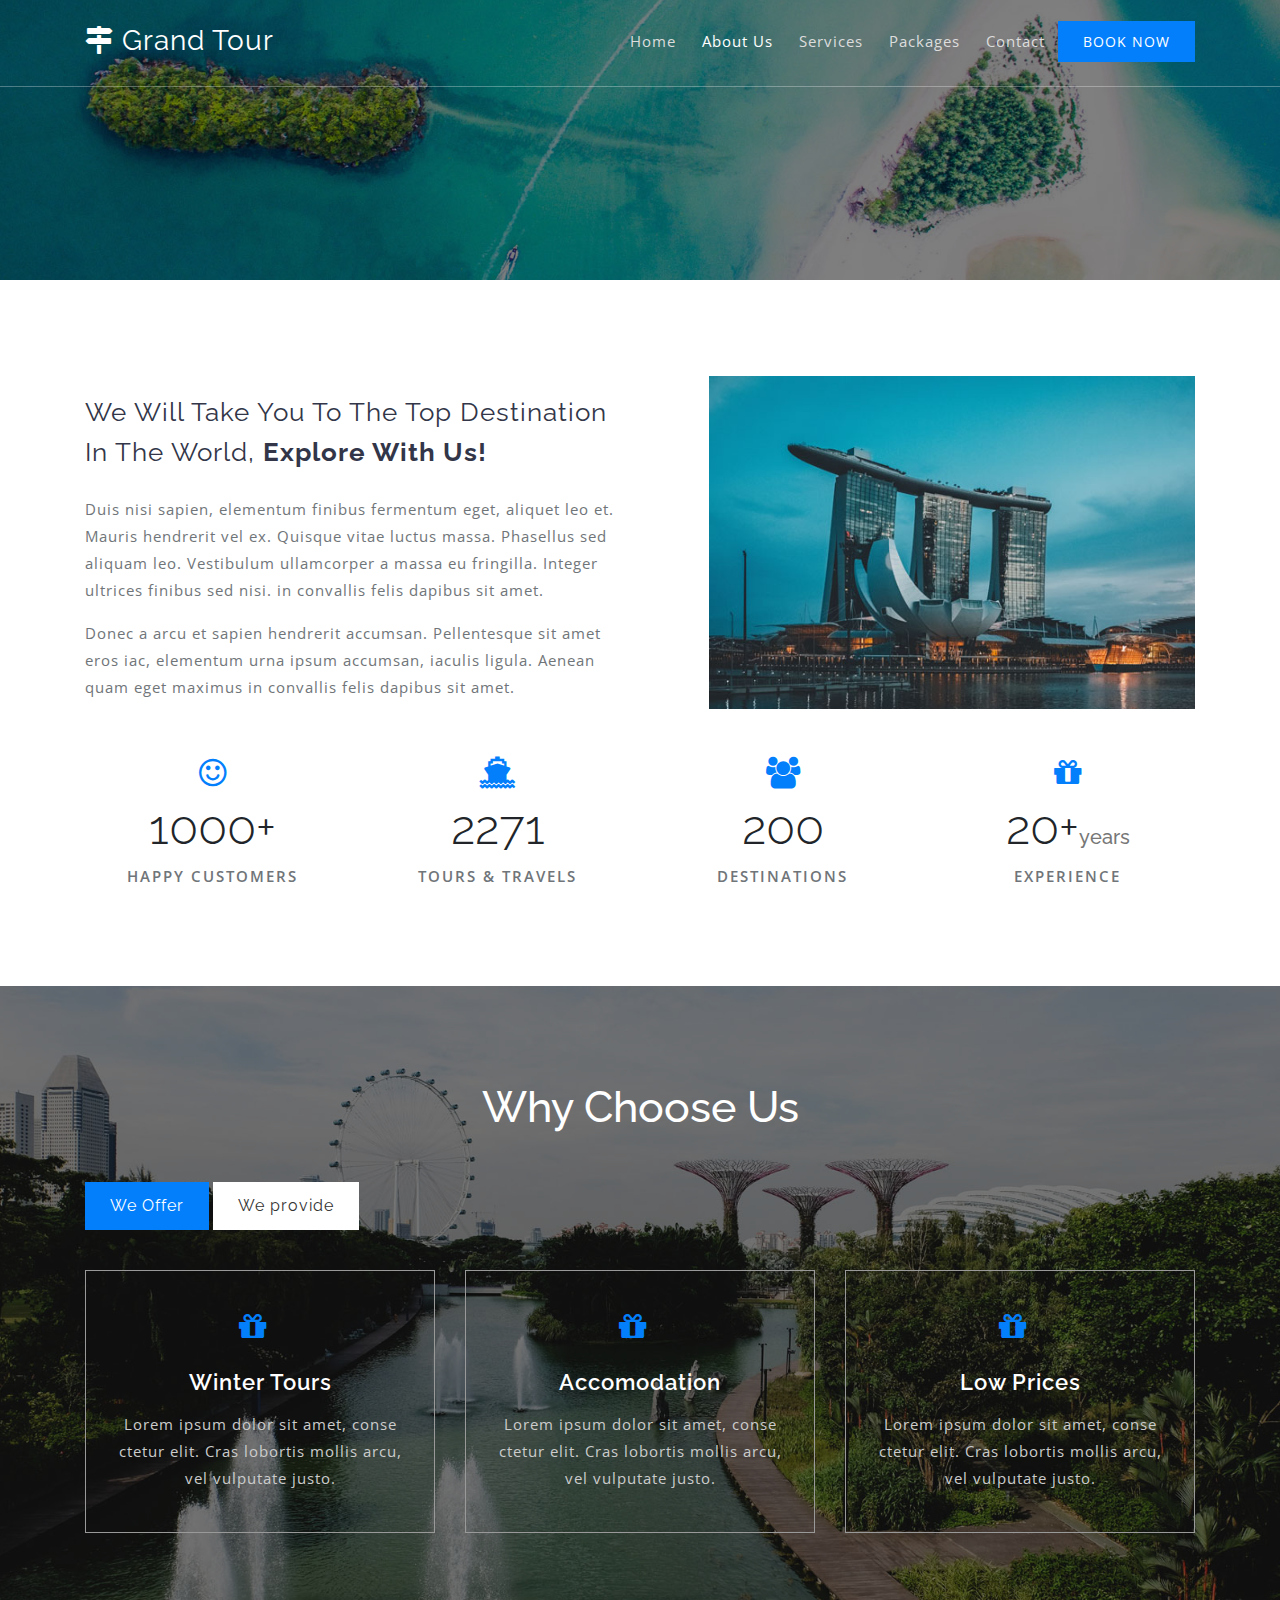
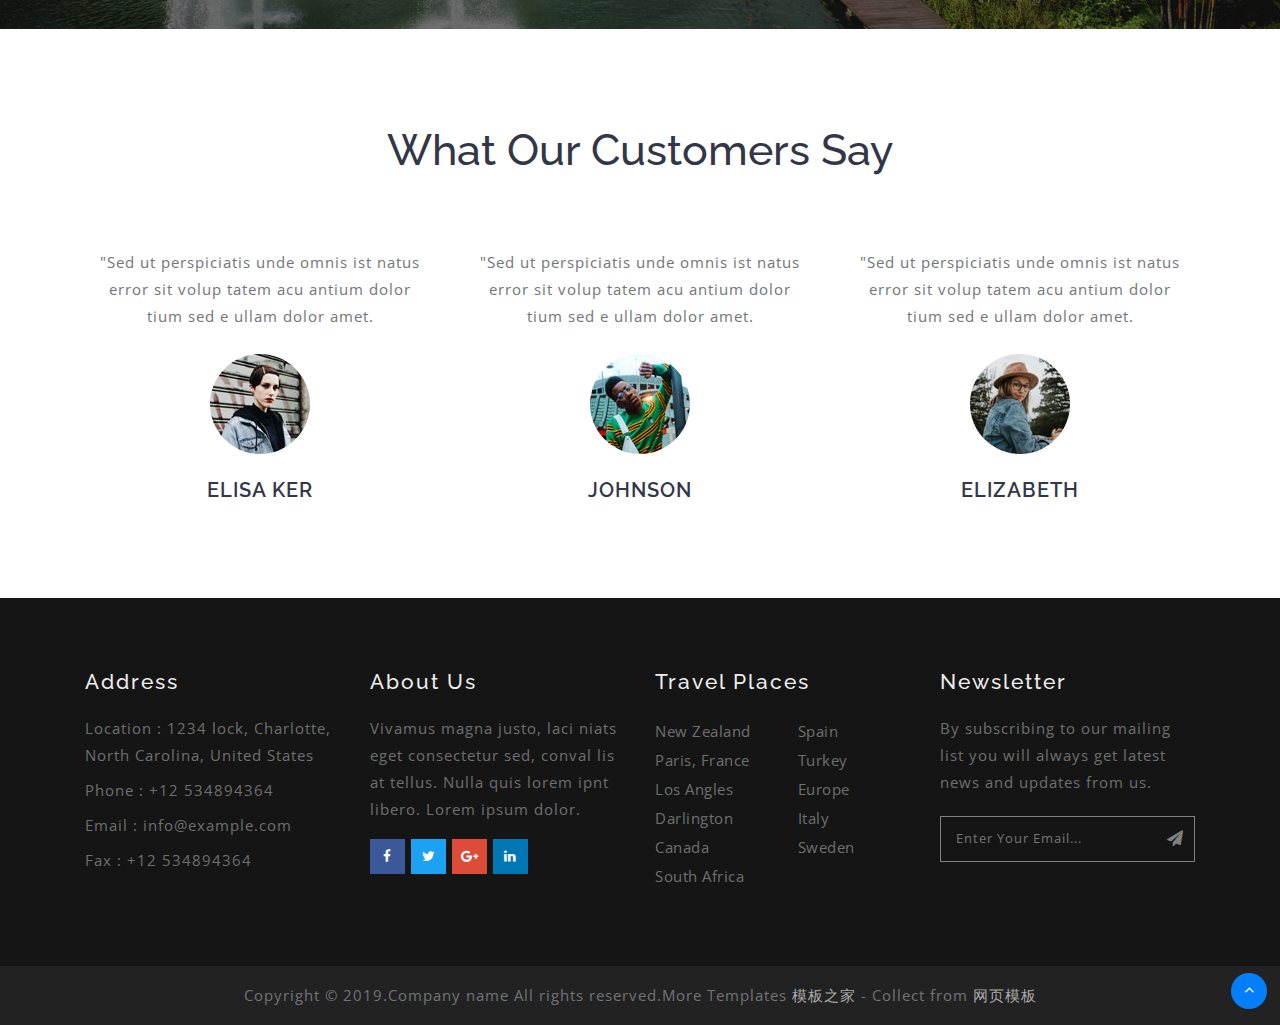
==== about.html @ 72be49cb "initial demo" ====
<!DOCTYPE html>
<html lang="en">
<head>
<title>About</title>
<meta name="viewport" content="width=device-width, initial-scale=1">
<meta charset="utf-8">
<meta name="keywords" content="" />

    <script>
        addEventListener("load", function () {
            setTimeout(hideURLbar, 0);
        }, false);

        function hideURLbar() {
            window.scrollTo(0, 1);
        }
    </script>
	
	<!-- css files -->
    <link href="css/bootstrap.css" rel='stylesheet' type='text/css' /><!-- bootstrap css -->
    <link href="css/style.css" rel='stylesheet' type='text/css' /><!-- custom css -->
    <link href="css/font-awesome.min.css" rel="stylesheet"><!-- fontawesome css -->
	<!-- //css files -->
	
	<!-- google fonts -->
	<link href="http://fonts.googleapis.com/css?family=Open+Sans:300,300i,400,400i,600,600i,700,700i,800,800i" rel="stylesheet">
	<link href="http://fonts.googleapis.com/css?family=Raleway:100,100i,200,200i,300,300i,400,400i,500,500i,600,600i,700,700i,800,800i,900,900i" rel="stylesheet">
	<!-- //google fonts -->
	
</head>
<body>

<!-- header -->
<header>
	<div class="container">
		<!-- nav -->
		<nav class="py-md-4 py-3 d-lg-flex">
			<div id="logo">
				<h1 class="mt-md-0 mt-2"> <a href="index.html"><span class="fa fa-map-signs"></span> Grand Tour </a></h1>
			</div>
			<label for="drop" class="toggle"><span class="fa fa-bars"></span></label>
			<input type="checkbox" id="drop" />
			<ul class="menu ml-auto mt-1">
				<li class=""><a href="index.html">Home</a></li>
				<li class="active"><a href="about.html">About Us</a></li>
				<li class=""><a href="services.html">Services</a></li>
				<li class=""><a href="packages.html">Packages</a></li>
				<li class=""><a href="contact.html">Contact</a></li>
				<li class="booking"><a href="booking.html">Book Now</a></li>
			</ul>
		</nav>
		<!-- //nav -->
	</div>
</header>
<!-- //header -->

<!-- banner -->
<section class="banner_inner" id="home">
	<div class="banner_inner_overlay">
	</div>
</section>
<!-- //banner -->

<!-- about -->
<section class="about py-5">
	<div class="container py-lg-5 py-sm-4">
		<div class="row">
			<div class="col-lg-6 about-left">
				<h3 class="mt-lg-3">We will take you to the Top destination in the world, <strong>Explore with us!</strong></h3>
				<p class="mt-4">Duis nisi sapien, elementum finibus fermentum eget, aliquet leo et. Mauris hendrerit vel ex.
				Quisque vitae luctus massa. Phasellus sed aliquam leo. Vestibulum ullamcorper a massa eu fringilla. Integer ultrices finibus sed nisi.
				in convallis felis dapibus sit amet.</p>
				<p class="mt-3"> Donec a arcu et sapien hendrerit accumsan. Pellentesque sit amet eros iac, elementum 
				urna ipsum accumsan, iaculis ligula. Aenean quam eget maximus in convallis felis dapibus sit amet.</p>
			</div>
			<div class="col-lg-6 about-right text-lg-right mt-lg-0 mt-5">
				<img src="images/about.jpg" alt="" class="img-fluid abt-image" />
			</div>
		</div>
		<div class="row mt-5 text-center">
			<div class="col-lg-3 col-6">
				<div class="counter">
					<span class="fa fa-smile-o"></span>
					<div class="timer count-title count-number">1000+</div>
					<p class="count-text text-uppercase">happy customers</p>
				</div>
			</div>
			<div class="col-lg-3 col-6">
				<div class="counter">
					<span class="fa fa-ship"></span>
					<div class="timer count-title count-number">2271</div>
					<p class="count-text text-uppercase">Tours & Travels </p>
				</div>
			</div>
			<div class="col-lg-3 col-6 mt-lg-0 mt-5">
				<div class="counter">
					<span class="fa fa-users"></span>
					<div class="timer count-title count-number">200</div>
					<p class="count-text text-uppercase">destinations</p>
				</div>
			</div>
			<div class="col-lg-3 col-6 mt-lg-0 mt-5">
				<div class="counter">
					<span class="fa fa-gift"></span>
					<div class="timer count-title count-number">20+<span>years</span></div>
					<p class="count-text text-uppercase">experience</p>
				</div>
			</div>
		</div>
	</div>
</section>
<!-- //about -->


<!-- tabs -->
<section class="choose" id="choose">
	<div class="overlay-all py-5">
		<div class="container py-lg-5 py-sm-4">
			<h2 class="heading text-capitalize text-center mb-lg-5 mb-4"> Why Choose Us</h2>
			<div class="edu-exp-grids">
				<div class="tab-main">
					<input id="tab1" type="radio" name="tabs" class="w3pvt-sm" checked>
					<label for="tab1">We Offer</label>
					<input id="tab2" type="radio" class="w3pvt-sm" name="tabs">
					<label for="tab2">We provide</label>
					<section id="content1">
						<div class="row text-center">
							<div class="col-lg-4 col-md-6 inner-w3pvt-wrap">
								<div class="inner-sec-grid">
									<span class="fa fa-gift"></span>
									<h4 class="mt-md-4 mt-2">Winter Tours</h4>
									<p class="mt-3">Lorem ipsum dolor sit amet, conse ctetur elit. Cras lobortis mollis arcu, vel vulputate justo.</p>
								</div>
							</div>
							<div class="col-lg-4 col-md-6 inner-w3pvt-wrap">
								<div class="inner-sec-grid">
									<span class="fa fa-gift"></span>
									<h4 class="mt-md-4 mt-2">Accomodation</h4>
									<p class="mt-3">Lorem ipsum dolor sit amet, conse ctetur elit. Cras lobortis mollis arcu, vel vulputate justo.</p>
								</div>
							</div>
							<div class="col-lg-4 col-md-6 inner-w3pvt-wrap">
								<div class="inner-sec-grid">
									<span class="fa fa-gift"></span>
									<h4 class="mt-md-4 mt-2">Low Prices</h4>
									<p class="mt-3">Lorem ipsum dolor sit amet, conse ctetur elit. Cras lobortis mollis arcu, vel vulputate justo.</p>
								</div>
							</div>
						</div>
					</section>
					<section id="content2">
						<div class="row text-center">
							<div class="col-lg-4 col-md-6 inner-w3pvt-wrap">
								<div class="inner-sec-grid">
									<span class="fa fa-gift"></span>
									<h4 class="mt-md-4 mt-2">Less Crowd</h4>
									<p class="mt-3">Lorem ipsum dolor sit amet, conse ctetur elit. Cras lobortis mollis arcu, vel vulputate justo.</p>
								</div>
							</div>
							<div class="col-lg-4 col-md-6 inner-w3pvt-wrap">
								<div class="inner-sec-grid">
									<span class="fa fa-gift"></span>
									<h4 class="mt-md-4 mt-2">Exp Agents</h4>
									<p class="mt-3">Lorem ipsum dolor sit amet, conse ctetur elit. Cras lobortis mollis arcu, vel vulputate justo.</p>
								</div>
							</div>
							<div class="col-lg-4 inner-w3pvt-wrap">
								<div class="inner-sec-grid">
									<span class="fa fa-gift"></span>
									<h4 class="mt-md-4 mt-2">Easy Trip</h4>
									<p class="mt-3">Lorem ipsum dolor sit amet, conse ctetur elit. Cras lobortis mollis arcu, vel vulputate justo.</p>
								</div>
							</div>
						</div>
					</section>
				</div>
			</div>
		</div>
	</div>
</section>
<!-- tabs -->

<!-- testimonials -->
<section class="testimonials py-5" id="testi">
	<div class="container py-lg-5 py-md-3">
			<h3 class="heading text-capitalize text-center mb-lg-5 mb-4"> What Our Customers Say</h3>
		<div class="row pt-xl-4">
			<div class="col-md-4 test-grid px-lg-4">
				<div class="testi-info text-center">
					<p class="text-li">"Sed ut perspiciatis unde omnis ist natus error sit volup tatem acu antium dolor tium sed e ullam dolor amet.</p>
					<div class="test-img text-center mt-4">
						<img src="images/te1.jpg" class="img-fluid" alt="user-image">
					</div>
					<h3 class="mt-md-4 mt-3">Elisa ker</h3>
				</div>
			</div>
			<div class="col-md-4 test-grid px-lg-4 my-md-0 my-5">
				<div class="testi-info text-center">
					<p class="text-li">"Sed ut perspiciatis unde omnis ist natus error sit volup tatem acu antium dolor tium sed e ullam dolor amet.</p>
					<div class="test-img text-center mt-4">
						<img src="images/te2.jpg" class="img-fluid" alt="user-image">
					</div>
					<h3 class="mt-md-4 mt-3">Johnson</h3>
				</div>
			</div>
			<div class="col-md-4 test-grid px-lg-4">
				<div class="testi-info text-center">
					<p class="text-li">"Sed ut perspiciatis unde omnis ist natus error sit volup tatem acu antium dolor tium sed e ullam dolor amet.</p>
					<div class="test-img text-center mt-4">
						<img src="images/te3.jpg" class="img-fluid" alt="user-image">
					</div>
					<h3 class="mt-md-4 mt-3">Elizabeth</h3>
				</div>
			</div>
		</div>
	</div>
</section>
<!-- //testimonials -->


<!--footer -->
<footer>
<section class="footer footer_w3layouts_section_1its py-5">
	<div class="container py-lg-4 py-3">
		<div class="row footer-top">
			<div class="col-lg-3 col-sm-6 footer-grid_section_1its_w3">
				<div class="footer-title">
					<h3>Address</h3>
				</div>
				<div class="footer-text">
					<p>Location : 1234 lock, Charlotte, North Carolina, United States</p>
					<p>Phone : +12 534894364</p>
					<p>Email : <a href="mailto:info@example.com">info@example.com</a></p>
					<p>Fax : +12 534894364</p>
				</div>
			</div>
			<div class="col-lg-3 col-sm-6 footer-grid_section mt-sm-0 mt-4">
				<div class="footer-title">
					<h3>About Us</h3>
				</div>
				<div class="footer-text">
					<p>Vivamus magna justo, laci niats eget consectetur sed, conval lis at tellus. Nulla quis lorem ipnt libero.
					Lorem ipsum dolor.</p>
				</div>
				<ul class="social_section_1info">
					<li class="mb-2 facebook"><a href="#"><span class="fa fa-facebook"></span></a></li>
					<li class="mb-2 twitter"><a href="#"><span class="fa fa-twitter"></span></a></li>
					<li class="google"><a href="#"><span class="fa fa-google-plus"></span></a></li>
					<li class="linkedin"><a href="#"><span class="fa fa-linkedin"></span></a></li>
				</ul>
			</div>
			<div class="col-lg-3 col-sm-6 mt-lg-0 mt-4 footer-grid_section_1its_w3">
				<div class="footer-title">
					<h3>Travel Places</h3>
				</div>
				<div class="row">
					<ul class="col-6 links">
						<li><a href="#choose" class="scroll">New Zealand </a></li>
						<li><a href="#overview" class="scroll">Paris, France </a></li>
						<li><a href="#pricing" class="scroll">Los Angles</a></li>
						<li><a href="#faq" class="scroll"> Darlington</a></li>
						<li><a href="#testimonials" class="scroll">Canada </a></li>
						<li><a href="#contact" class="scroll"> South Africa </a></li>
					</ul>
					<ul class="col-6 links">
						<li><a href="#">Spain </a></li>
						<li><a href="#">Turkey </a></li>
						<li><a href="#faq" class="scroll">Europe </a></li>
						<li><a href="#">Italy </a></li>
						<li><a href="#">Sweden </a></li>
					</ul>
				</div>
			</div>
			<div class="col-lg-3 col-sm-6 mt-lg-0 mt-4 footer-grid_section_1its_w3">
				<div class="footer-title">
					<h3>Newsletter</h3>
				</div>
				<div class="footer-text">
					<p>By subscribing to our mailing list you will always get latest news and updates from us.</p>
					<form action="#" method="post">
						<input type="email" name="Email" placeholder="Enter your email..." required="">
						<button class="btn1"><i class="fa fa-paper-plane" aria-hidden="true"></i></button>
						<div class="clearfix"> </div>
					</form>
				</div>
			</div>
		</div>
	</div>
</section>
</footer>
<!-- //footer -->

<!-- copyright -->
<div class="copyright py-3 text-center">
	<p>Copyright &copy; 2019.Company name All rights reserved.More Templates <a href="http://www.cssmoban.com/" target="_blank" title="模板之家">模板之家</a> - Collect from <a href="http://www.cssmoban.com/" title="网页模板" target="_blank">网页模板</a></p>
</div>
<!-- //copyright -->

<!-- move top -->
<div class="move-top text-right">
	<a href="#home" class="move-top"> 
		<span class="fa fa-angle-up  mb-3" aria-hidden="true"></span>
	</a>
</div>
<!-- move top -->

	
</body>
</html>
---- css/style.css ----
html,
body {
    margin: 0;
    font-size: 100%;
    background: #fff;
	font-family: 'Raleway', sans-serif;
}

html {
  scroll-behavior: smooth;
}
body a {
    text-decoration: none;
    transition: 0.5s all;
    -webkit-transition: 0.5s all;
    -moz-transition: 0.5s all;
    -o-transition: 0.5s all;
    -ms-transition: 0.5s all;
    font-family: 'Open Sans', sans-serif;
}

body img {
    max-width: 100%;
}

a:hover {
    text-decoration: none;
}

input[type="button"],
input[type="submit"],
input[type="text"],
input[type="email"],
input[type="search"] {
    transition: 0.5s all;
    -webkit-transition: 0.5s all;
    -moz-transition: 0.5s all;
    -o-transition: 0.5s all;
    -ms-transition: 0.5s all;
}

h1,
h2,
h3,
h4,
h5,
h6 {
    margin: 0;
	color: #323648;
}
li {
    list-style-type: none;
}

p {
    margin: 0;
    font-size: 15px;
    line-height: 1.8em;
    letter-spacing: 1px;
    color: #707579;
	font-family: 'Open Sans', sans-serif;
}

ul {
    margin: 0;
    padding: 0;
}


/*-- header --*/

header {
    position: absolute;
    z-index: 9;
    width: 100%;
    border-bottom: 1px solid rgba(255, 255, 255, 0.3);
}

.toggle,
[id^=drop] {
	display: none;
}

/* Giving a background-color to the nav container. */
nav { 
	margin:0;
	padding: 0;
}


#logo a {
	float: left;
    font-size: .7em;
    display: initial;
    margin: 0;
    letter-spacing: 1px;
    color: #fff;
    padding: 0px 0;
    border: none;
    font-family: 'Raleway', sans-serif;
}
#logo a span.fa {
    color: #fff;
}


/* Since we'll have the "ul li" "float:left"
 * we need to add a clear after the container. */

nav:after {
	content:"";
	display:table;
	clear:both;
}

/* Removing padding, margin and "list-style" from the "ul",
 * and adding "position:reltive" */
nav ul {
	float: right;
	padding:0;
	margin:0;
	list-style: none;
	position: relative;
	}
	
/* Positioning the navigation items inline */
nav ul li {
	margin: 0px;
	display:inline-block;
	float: left;
	}

/* Styling the links */
nav a {
    color: #ddd;
    text-transform: capitalize;
    letter-spacing: 1px;
    padding-left: 0;
    padding-right: 0;
	padding: 10px 13px;
    font-weight: 400;
    font-size: 15px;
    vertical-align: middle;
}
nav li.booking a {
    background: #047ffc;
    padding: 10px 25px;
    display: block;
    margin-top: -7px;
    text-transform: uppercase;
    color: #fff;
    letter-spacing: 1px;
    font-size: 14px;
}

nav ul li ul li:hover { background: #f8f9fa; }

/* Background color change on Hover */
nav a:hover { 
	color: #ddd;
}
.menu li.active  a{ 
	color: #fff;
}

/* Hide Dropdowns by Default
 * and giving it a position of absolute */
nav ul ul {
	display: none;
	position: absolute; 
	/* has to be the same number as the "line-height" of "nav a" */
	top: 30px; 
    background: #fff;
    padding: 10px;
}
	
/* Display Dropdowns on Hover */
nav ul li:hover > ul {
	display:inherit;
}
	
/* Fisrt Tier Dropdown */
nav ul ul li {
	width:170px;
	float:none;
	display:list-item;
	position: relative;
}
nav ul ul li a {
    color: #333;
    padding: 5px 10px;
    display: block;
}
/* Second, Third and more Tiers	
 * We move the 2nd and 3rd etc tier dropdowns to the left
 * by the amount of the width of the first tier.
*/
nav ul ul ul li {
	position: relative;
	top:-60px;
	/* has to be the same number as the "width" of "nav ul ul li" */ 
	left:170px; 
}

/* Change ' +' in order to change the Dropdown symbol */
li > a:only-child:after { content: ''; }


/* Media Queries
--------------------------------------------- */

@media all and (max-width : 991px) {

	#logo {
		display: block;
		padding: 0;
		width: 100%;
		text-align: center;
		float: none;
	}
	.menu li.active a {
		color: #047ffc;
	}
	nav ul li span {
		color: #333;
	}
	nav {
		margin: 0;
	}
	nav a {
		color: #333;
	}

	/* Hide the navigation menu by default */
	/* Also hide the  */
	.toggle + a,
	.menu {
		display: none;
	}

	/* Stylinf the toggle lable */
	.toggle {
		display: block;
		padding: 5px 15px;
		font-size: 20px;
		text-decoration: none;
		border: none;
		float: right;
		background-color: #047ffc;
		color: #fff;
		margin-bottom: 0;
	}
	.menu .toggle {
		float: none;
		text-align: center;
		margin: auto;
		width: 30%;
		padding: 5px;
		font-weight: normal;
		font-size: 15px;
		letter-spacing: 1px;
	}

	.toggle:hover {
		color:#333;
		background-color: #fff;
	}

	/* Display Dropdown when clicked on Parent Lable */
	[id^=drop]:checked + ul {
		display: block;
		background: #fff;
		padding: 15px 0;
		width:100%;
		text-align: center;
	}

	/* Change menu item's width to 100% */
	nav ul li {
		display: block;
		width: 100%;
		padding: 7px 0;
		}
	nav a{
		padding: 5px 0;
	}
	nav a:hover {
		color: #333;
	}
	.login-icon {
		text-align: center;
	}
	nav ul ul .toggle,
	nav ul ul a {
		padding: 0 40px;
	}

	nav ul ul ul a {
		padding: 0 80px;
	}

	nav a:hover,
 	nav ul ul ul a {
		background-color: transparent;
	}
  
	nav ul li ul li .toggle,
	nav ul ul a,
	nav ul ul ul a{
		padding:14px 20px;	
		color:#FFF;
		font-size:17px; 
	}
  
  
	nav ul li ul li .toggle,
	nav ul ul a {
		background-color: #fff; 
	}
	nav ul ul li a {
		font-size: 15px;
	}
	ul.inner-ul{
		padding: 0!important;
	}
	/* Hide Dropdowns by Default */
	nav ul ul {
		float: none;
		position:static;
		color: #ffffff;
		/* has to be the same number as the "line-height" of "nav a" */
	}
		
	/* Hide menus on hover */
	nav ul ul li:hover > ul,
	nav ul li:hover > ul {
		display: none;
	}
		
	/* Fisrt Tier Dropdown */
	nav ul ul li {
		display: block;
		width: 100%;
		padding: 0;
	}

	nav ul ul ul li {
		position: static;
		/* has to be the same number as the "width" of "nav ul ul li" */ 

	}

}

@media all and (max-width : 330px) {

	nav ul li {
		display:block;
		width: 94%;
	}

}
.user span.fa {
    font-size: 25px;
    color: #fff;
}
/*-- //header --*/

/* banner style */
.banner_w3lspvt {
    position: relative;
    z-index: 1;
}

.banner-top {
    background: url(../images/changbai1.jpg) no-repeat center;
    background-size: cover;
    -webkit-background-size: cover;
    -moz-background-size: cover;
    -o-background-size: cover;
    -moz-background-size: cover;
}

.banner-top1 {
    background: url(../images/banner2.jpg) no-repeat center;
    background-size: cover;
    -webkit-background-size: cover;
    -moz-background-size: cover;
    -o-background-size: cover;
    -moz-background-size: cover;
}

.banner-top2 {
    background: url(../images/banner3.jpg) no-repeat 0px 0px;
    background-size: cover;
    -webkit-background-size: cover;
    -moz-background-size: cover;
    -o-background-size: cover;
    -moz-background-size: cover;
}

.banner-top3 {
    background: url(../images/banner4.jpg) no-repeat center;
    background-size: cover;
    -webkit-background-size: cover;
    -moz-background-size: cover;
    -o-background-size: cover;
    -moz-background-size: cover;
}

.w3layouts-banner-info {
    padding-top: 18em;
    max-width: 800px;
}

.w3layouts-banner-info h3 {
    text-shadow: 3px 4px 6px rgba(45, 45, 45, 0.15);
    font-size: 3.3em;
    letter-spacing: 1px;
    color: #fff;
    font-weight: 300;
    text-transform: capitalize;
    line-height: 68px;
}

.w3layouts-banner-info h4 {
    color: #eee;
    margin: 1em 0 1.5em;
    letter-spacing: 4px;
    text-transform: capitalize;
    font-weight: 200;
}
.w3layouts-banner-info a.btn {
    border: 2px solid #fff;
    border-radius: 0px;
    padding: 11px 30px;
    color: #fff;
    font-size: 15px;
    letter-spacing: 2px;
	text-transform: capitalize;
	font-family: 'Raleway', sans-serif;
}

.banner-top,
.banner-top1,
.banner-top2,
.banner-top3 {
    min-height: 750px;
}
.overlay {
    min-height: 750px;
    background: rgba(0, 0, 0, 0.5);
}
.overlay1 {
    min-height: 750px;
    background: rgba(0, 0, 0, 0.6);
}

/*-- //banner style --*/


/*-- about --*/
.about-left h3 {
    text-transform: capitalize;
    line-height: 40px;
    font-size: 26px;
    font-weight: 400;
    letter-spacing: 1px;
}
.about-right img.abt-image {
    width: 90%;
}
/*-- //about --*/

/*-- stats --*/
.counter span.fa {
    font-size: 2em;
    color: #047ffc;
}

.timer {
    font-size: 3em;
    font-weight: 300;
}

.timer span {
    font-size: 20px;
    font-weight: 500;
    color: #777;
}

p.count-text {
    letter-spacing: 2px;
    font-weight: 600;
}

/*-- //stats --*/


/*-- book --*/
.book{
	background: #047ffc;
}
.book h2.heading{
	color: #fff;
}
.grid-info h4 {
    color: #fff;
    letter-spacing: 2px;
    font-weight: 600;
    font-size: 21px;
    text-transform: uppercase;
}
.grid-info p {
    color: #ddd;
}
.icon {
    background: #fff;
    width: 80px;
    height: 80px;
    line-height: 80px;
    margin: 0em auto 1.5em;
    border-radius: 50%;
}
.icon span.fa{
	font-size: 25px;
    line-height: 80px;
    color: #047ffc;
}
.grid-info {
    padding: 0 1em;
}
/*-- book --*/

/*--footer--*/

.footer_w3layouts_section_1its{
	background: #151515;
}

.footer_w3layouts_section_1its h3,.footer_w3layouts_section_1its h2{
	font-size: 1.3em;
	color: #eee;
	margin-bottom: 20px;
	letter-spacing: 2px;
}

.footer-text p, .contact-info p {
    color: #808080;
    line-height: 1.8em;
    letter-spacing: 1px;
}

.phone {
    margin-top: 20px;
}

.contact-info h4 {
    font-style: normal;
    font-weight: 300;
    font-size: 1.3em;
    line-height: 1.71;
    letter-spacing: 1px;
    text-transform: capitalize;
    color: #fff;
}

.footer p,.footer a{
	color: #707070;
    margin: 8px 0;
}
.footer-grid:nth-child(2) {
	border-left: 1px solid #1b1b1b;
	border-right: 1px solid #1b1b1b;
}

.footer ul li.hd {
	color: #34bf49;
}

.newsletter .email {
	background-color: #F4F4F4;
	border: none;
}

.flickr-grid {
	float: left;
	width: 32%;
	margin: 0 0.1em .2em;
}

.flickr-grid a img {
	width: 100%;
	padding: 0.3em;
	border: 1px solid #333333;
}

.footer-text input[type="email"] {
    outline: none;
    padding: 12px 15px;
    color: #fff;
    font-size: 13px;
    width: 85%;
    border: none;
    background: none;
    letter-spacing: 1px;
    text-transform: capitalize;
    font-family: 'Open Sans', sans-serif;
}

.newsletter {
	position: relative;
	margin-top: 2em;
}

button.btn1 {
    color:#808080;
    border: none;
    padding: 10px 0;
    outline: none;
    text-align: center;
    text-decoration: none;
    background: none;
   cursor:pointer;
    -webkit-transition: 0.5s all;
    -moz-transition: 0.5s all;
    -o-transition: 0.5s all;
    -ms-transition: 0.5s all;
    transition: 0.5s all;
    float: right;
    width: 15%;
}
.footer-grid_section_1its_w3 form {
    border: 1px solid #808080;
    width: 100%;
    margin-top: 20px;
}
ul.social_section_1info li {
    display: inline-block;
}

ul.social_section_1info a {
    color: #808080;
    margin-right: 10px;
    font-size: 13.5px;
    margin-right: 2px;
    width: 35px;
    height: 35px;
    background: #212121;
    display: block;
    text-align: center;
    line-height: 35px;
	letter-spacing: 1px;
}
ul.social_section_1info a:hover{
    color: #fff;
}

.phone p a {
    color: #808080;
}
.phone p a:hover {
    color: #fff;
}

ul.links li {
    list-style-type: none;
    margin: 5px 0;
}
ul.links li a{
    color: #707070;
    font-size: 15px;
    letter-spacing: .5px;
}
ul.links li a:hover{
    color: #999;
}
.footer-title a i {
    font-size: 1em;
    width: 55px;
    height: 55px;
    background: #047ffc;
    border-radius: 50%;
    cursor: pointer;
    text-align: center;
    line-height: 1.7;
    color: rgba(255, 255, 255, 0.69);
}
.footer-title a {
    font-size: 33px;
    text-transform: capitalize;
    font-weight: 600;
    color: #eee;
}

li.facebook a {
    color: #fff;
    background: #3b5998;
}
li.twitter a  {
    color: #fff;
    background: #1da1f2;
}
li.google a  {
    color: #fff;
    background: #dd4b39;
}
li.linkedin a  {
    color: #fff;
    background: #0077b5;
}
/*--//footer--*/

/*-- text --*/

.text-content {
    background: url(../images/banner4.jpg) no-repeat center;
    background-size: cover;
    -webkit-background-size: cover;
    -moz-background-size: cover;
    -o-background-size: cover;
    -moz-background-size: cover;
    position: relative;
}
.overlay-inner {
    background: rgba(0, 0, 0, 0.5);
}

.order-left-content h4 {
    font-size: 4em;
    font-weight: 600;
}
.test-info p {
    color: #eee;
}
h4.tittle {
    font-size: 3.3em;
    color: #fff;
    font-weight: 300;
    text-shadow: 0 1px 2px rgba(0, 0, 0, 0.37);
    text-transform: capitalize;
    letter-spacing: 2px;
    margin: 0;
}
.test-info a{
    border: 2px solid #fff;
    border-radius: 0px;
    padding: 11px 30px;
    color: #fff;
    font-size: 16px;
    letter-spacing: 1px;
    text-transform: capitalize;
    display: inline-block;
}
.test-info {
    max-width: 700px;
}
/*-- //text --*/

/*-- packages --*/

h3.heading,h2.heading {
    font-size: 43px;
}
p.text {
    max-width: 700px;
    margin: auto;
}
.package-info {
    padding: 1.5em 1em;
    background: #fafafa;
    box-shadow: 0 0 10px rgba(0,0,0,0.1);
}
.view-package a {
    background: #047ffc;
    padding: 13px 30px;
    color: #fff;
    letter-spacing: 1px;
    font-size: 15px;
    margin-top: 10px;
    display: inline-block;
}
.package-info h5 {
    text-transform: capitalize;
    font-weight: 600;
    letter-spacing: 1px;
    font-size: 18px;
    line-height: 1.5em;
}
.package-info p {
    font-size: 15px;
    line-height: 1.6em;
}
.package-info h6 {
    font-size: 16px;
    letter-spacing: 1px;
    color: #707579;
    text-transform: capitalize;
}
.image-tour p {
    position: absolute;
    right: 1%;
    bottom: 2%;
    background: #047ffc;
    padding: 5px 10px;
    color: #fff;
}
.package-info h6 span.fa {
	color: #047ffc
}
ul.listing li {
    letter-spacing: 0px;
    color: #707579;
    font-size: 15px;
}
ul.listing li span {
    font-weight: 600;
}
ul.listing li span.fa {
    font-weight: normal;
    color: #047ffc;
}
/*-- //packages --*/

/* destinations */
.destinations-grids {
    position: relative;
    overflow: hidden;
    z-index: 1;
}

.destinations-grids .caption h4 {
    font-size: 20px;
    font-weight: 600;
    color: #fff;
    letter-spacing: 1px;
}
h4.destination {
    text-transform: uppercase;
    font-size: 20px;
    letter-spacing: 3px;
}
.rating ul li {
    display: inline-block;
}
.rating ul li span.fa {
    color: #fff;
    font-size: 13px;
}

.rating {
    background: #047ffc;
    position: absolute;
    right: 1%;
    top: 1%;
    padding: 0px 10px 5px;
}
.caption a {
    font-size: 15px;
    background: none;
    border: 1px solid #ccc;
    padding: 12px 20px;
    letter-spacing: 1px;
    color: #ccc;
    margin-top: 20px;
    display: inline-block;
}

.destinations-info {
    position: absolute;
    bottom: -227px;
    margin: 0;
    background: rgba(0, 0, 0, 0.8);
    padding: 30px 0px 10px;
    transition: .5s all;
    -webkit-transition: 0.5s all;
    -moz-transition: 0.5s all;
    -o-transition: 0.5s all;
    -ms-transition: 0.5s all;
	left: 15px;
	right:15px;
    text-align: center;
}

.destinations-grids:hover div.destinations-info {
    bottom: 0;
}

.caption {
    padding: 0px;
}

/* destinations responsive */
@media(max-width:1080px) {
    
}

@media(max-width:1024px) {
    
}

@media(max-width:991px) {
    
    .destinations-grids {
        padding: 0 5px;
    }

    .destinations-grids h4 {
        font-size: 18px;
    }
	.destinations-info {
		left: 5px;
		right: 5px;
	}
    .destinations-info {
        padding: 20px 0;
    }
}

@media(max-width:736px) {
    
}

@media(max-width:480px) {
    
}

@media(max-width:440px) {
   
}

@media(max-width:414px) {
    
}

@media(max-width:384px) {
    

    .destinations-grids {
        padding: 0 1em;
    }
}

@media(max-width:320px) {
    
}

/* //destinations responsive */
/* //destinations */


/*-- copy right --*/
.copyright {
    background: #222;
}
.copyright p a {
    color: #aaa;
}
/*-- //copy right --*/

/*-- move top --*/

.move-top {
    position: relative;
}

a.move-top {
    text-align: center;
    position: absolute;
    right: 1%;
    bottom: 0%;
}

a.move-top span{
    color: #fff;
    width: 36px;
    height: 36px;
    border: transparent;
    line-height: 2em;
    background: #047ffc;
    border-radius: 50px;
    -webkit-border-radius: 50px;
    -o-border-radius: 50px;
    -moz-border-radius: 50px;
    -ms-border-radius: 50px;
}

/*-- //move top --*/

/*-- inner banner --*/
.banner_inner {
    background: url(../images/banner1.jpg) no-repeat center;
    background-size: cover;
    -webkit-background-size: cover;
    -moz-background-size: cover;
    -o-background-size: cover;
    -moz-background-size: cover;
	min-height: 300px;
}
.banner_inner_overlay{
    background: rgba(0, 0, 0, 0.5);
	min-height: 300px;
}

/*-- //inner banner --*/

/* tabs */
.inner-w3pvt-wrap {
    padding-top: 2em;
}

.inner-w3pvt-wrap h4 {
    font-size: 22px;
    color: #fff;
    font-weight: 600;
    text-transform: capitalize;
    letter-spacing: 1px;
}

.inner-sec-grid {
    padding: 2.5em 2em;
    border: none;
    transition: none;
    border: 1px solid #999;
}
.inner-sec-grid span.fa {
    font-size: 2em;
    color: #047ffc;
}
.choose {
    background: url(../images/choose.jpg) no-repeat center;
    background-size: cover;
    -webkit-background-size: cover;
    -moz-background-size: cover;
    -o-background-size: cover;
    -moz-background-size: cover;
}
.choose h2.heading{
	color: #fff;
}
.overlay-all {
    background: rgba(0, 0, 0, 0.5);
}
.inner-w3pvt-wrap p {
    font-size: 15px;
    color: #ccc;
}

.tab-main section {
    display: none;
}

.tab-main input.w3pvt-sm {
    display: none;
}

.tab-main label {
    display: inline-block;
    padding: 12px 25px;
    color: #333;
    background: #fff;
    font-size: 16px;
    letter-spacing: 1px;
}

.tab-main span {
    margin-right: 0.5em;
}

.tab-main label:before {
    font-family: fontawesome;
    font-weight: normal;
    margin-right: 10px;
    opacity: 0;
    display: none;
}

.tab-main label[for*='1']:before {
    content: '\f1cb';
}

.tab-main label[for*='2']:before {
    content: '\f17d';
}

.tab-main label[for*='3']:before {
    content: '\f16c';
}

.tab-main label[for*='4']:before {
    content: '\f171';
}

.tab-main label:hover {
    cursor: pointer;
}

.tab-main input:checked+label {
    background: #047ffc;
    color: #fff;
}

.tab-main #tab1:checked~#content1,
.tab-main #tab2:checked~#content2,
.tab-main #tab3:checked~#content3,
.tab-main #tab4:checked~#content4 {
    display: block;
}

@media screen and (max-width: 800px) {
    .tab-main label:before {
        margin: 0;
        font-size: 18px;
    }
}

@media screen and (max-width: 500px) {
    .tab-main label {
        padding: 15px;
    }
}

/*-- //tabs --*/


/*-- testimonials --*/

.testi-info h3 {
    font-size: 20px;
    letter-spacing: 1px;
    text-transform: uppercase;
    font-weight: 600;
}

.test-img img {
    -webkit-border-radius: 50%;
    -o-border-radius: 50%;
    -ms-border-radius: 50%;
    -moz-border-radius: 50%;
    border-radius: 50%;
}

/*-- //testimonials --*/


/*-- contact --*/
.adress-w3pvt-info h6 {
    font-size: 1.2em;
    color: #3d3d3e;
    font-weight: 600;
    letter-spacing: 1px;
    margin: 1em 0;
}
.adress-w3pvt-info a {
    color: #777;
    letter-spacing: 1px;
}
.adress-icon span.fa {
    color: #047ffc;
    font-size: 2em;
    vertical-align: middle;
}
.contact-forms input, .contact-forms textarea, .contact-forms select {
    font-size: 15px;
    color: #000;
    padding: 1em 1em;
    background: #f6f6f6;
    outline: none;
    border: none;
    letter-spacing: 1px;
    border-radius: 0px;
    outline: none !important;
}
.contact-forms select{
	padding: 0em 1em;
    height: 52px !important;
	color: #777;
}
button.sent-butnn {
    font-size: 16px;
    text-decoration: none;
    text-transform: capitalize;
    display: inline-block;
    letter-spacing: 2px;
    outline: none;
	color: #fff;
	background: #047ffc;
    border-radius: 0px;
    padding: 10px 20px;
}
.contact-left-form {
    padding: 3em;
    background: #fff;
	box-shadow: 0 0 50px rgba(0, 0, 0, .1);
}
.contact-right h4 {
    font-size: 30px;
    text-transform: capitalize;
    letter-spacing: 1px;
    line-height: 40px;
    font-weight: 600;
    margin-top: 1em;
}
.contact-right h5 {
    font-size: 25px;
    letter-spacing: 1px;
    font-weight: 600;
}
.map iframe {
    border: none;
    outline: none;
    height: 350px;
    width: 100%;
}
/*-- contact --*/


/*-- services --*/
.about-icon span.fa {
    font-size: 2em;
    color: #047ffc;
}
.main-title-text h4 {
    font-size: 22px;
    text-transform: capitalize;
    letter-spacing: 1px;
    line-height: 35px;
    font-weight: 600;
    text-align: center;
    background: #047ffc;
    color: #fff;
    padding: 20px;
}
/*-- //services --*/

/* places */
h3.tittle {
    font-size: 36px;
}

.title-bg p {
    max-width: 700px;
    font-size: 13px;
}
.right-cont ul li span.fa {
    color: #047ffc;
    margin-right: 3px;
    font-size: 14px;
}
p.duration {
    letter-spacing: 0px;
}
/* //places */



/*-- Responsive design --*/

@media(max-width:1366px) {
	.banner-top, .banner-top1, .banner-top2, .banner-top3,.overlay,.overlay1 {
		min-height: 750px;
	}
}
@media(max-width:1280px) {
	.banner-top, .banner-top1, .banner-top2, .banner-top3,.overlay,.overlay1 {
		min-height: 720px;
	}
	.w3layouts-banner-info {
		padding-top: 16em;
	}
	.banner_inner_overlay,.banner_inner {
		min-height: 280px;
	}
	.contact-right h4 {
		font-size: 27px;
	}
}
@media(max-width:1080px) {
	.banner-top, .banner-top1, .banner-top2, .banner-top3,.overlay,.overlay1 {
		min-height: 650px;
	}
	.w3layouts-banner-info h3 {
		font-size: 3em;
	}
	h4.tittle {
		font-size: 3em;
	}
	.w3layouts-banner-info {
		padding-top: 14em;
	}
	.package-info h5 {
		font-size: 17px;
	}
	h3.heading, h2.heading {
		font-size: 40px;
	}
	ul.links {
		padding-right: 0;
	}
	.footer p, .footer a {
		font-size: 14px;
	}
	.banner_inner_overlay, .banner_inner {
		min-height: 250px;
	}
	.testi-info h3 {
		font-size: 18px;
	}
	.service-grid-wthree {
		padding: 0 10px;
	}
	.ser-sevice-grid h4 {
		font-size: 22px;
	}
	h4.tm-clr {
		font-size: 22px;
	}
	.right-cont p {
		font-size: 14px;
	}
}
@media(max-width:1024px) {
	.timer {
		font-size: 2.5em;
	}
	.counter span.fa {
		font-size: 1.8em;
	}
	.grid-info {
		padding: 0 0em;
	}
	.icon {
		width: 75px;
		height: 75px;
		line-height: 75px;
	}
	.icon span.fa {
		font-size: 22px;
		line-height: 75px;
	}
	.grid-info h4 {
		letter-spacing: 1px;
		font-size: 20px;
	}
	.package-info p {
		font-size: 14px;
	}
	.contact-right h4 {
		font-size: 25px;
		line-height: 36px;
	}
}
@media(max-width:991px) {
	nav li.booking a {
		display: inline-block;
	}
	.w3layouts-banner-info h3 {
		font-size: 2.8em;
		line-height: 58px;
	}
	.image-tour img{
		width:100%;
	}
	.caption a {
		font-size: 14px;
		padding: 10px 20px;
	}
	.destinations-grids .caption h4 {
		font-size: 18px;
	}
	.contact-right h4,.contact-right h5 {
		font-size: 23px;
	}
	.contact-left-form {
		padding: 3em 2em;
	}
	.map iframe {
		height: 300px;
	}
	.adress-w3pvt-info p {
		font-size: 14px;
	}
}
@media(max-width:800px) {
	.w3layouts-banner-info h3 {
		font-size: 2.6em;
	}
	.w3layouts-banner-info h4 {
		letter-spacing: 3px;
		font-size: 22px;
	}
	.banner-top, .banner-top1, .banner-top2, .banner-top3, .overlay, .overlay1 {
		min-height: 620px;
	}	
	h4.tittle {
		font-size: 2.5em;
	}
}
@media(max-width:768px) {
	.w3layouts-banner-info {
		margin-left: 2em;
	}
	h3.heading, h2.heading {
		font-size: 36px;
	}
	.banner_inner_overlay, .banner_inner {
		min-height: 200px;
	}
	.adress-w3pvt-info h6 {
		font-size: 1.1em;
		margin: 1em 0 .5em;
	}
}
@media(max-width:736px) {
	.w3layouts-banner-info {
		margin-left: 0em;
	}
	.w3layouts-banner-info h3 {
		font-size: 2.4em;
		line-height: 52px;
		letter-spacing: 0px;
	}
	.w3layouts-banner-info h4 {
		letter-spacing: 3px;
		font-size: 20px;
	}
	.w3layouts-banner-info {
		padding-top: 11em;
	}
	.banner-top, .banner-top1, .banner-top2, .banner-top3, .overlay, .overlay1 {
		min-height: 520px;
	}
	.about-left h3 {
		font-size: 25px;
	}
	p.count-text {
		letter-spacing: 1px;
	}
	.copyright p {
		font-size: 14px;
	}
	.footer_w3layouts_section_1its h3, .footer_w3layouts_section_1its h2 {
		letter-spacing: 1px;
	}
}
@media(max-width:600px) {
	.w3layouts-banner-info h3 {
		font-size: 2.2em;
		line-height: 50px;
	}
	.w3layouts-banner-info {
		margin-left: 1em;
	}
	.w3layouts-banner-info h4 {
		letter-spacing: 2px;
		margin: .5em 0 1.5em;
		font-size: 19px;
	}
	.banner-top, .banner-top1, .banner-top2, .banner-top3, .overlay, .overlay1 {
		min-height: 490px;
	}
	.timer {
		font-size: 2.2em;
	}
	h4.tittle {
		font-size: 2.2em;
	}
	.adress-icon span.fa {
		font-size: 1.5em;
	}
}
@media(max-width:568px) {
	
	.destinations-grids {
		padding: 0 5px;
		width: 65%;
		margin: auto;
	}
	.w3layouts-banner-info {
		padding-top: 10em;
	}
	.tab-main label {
		padding: 10px 20px;
		font-size: 15px;
		margin-bottom: 0;
	}
	.inner-w3pvt-wrap h4 {
		font-size: 20px;
	}
	.inner-sec-grid {
		padding: 2em 2em;
	}
	.contact-grids {
		margin: 0 2em;
	}
}
@media(max-width:480px) {
	h3.heading, h2.heading {
		font-size: 30px;
	}
	.about-left h3 {
		font-size: 22px;
		letter-spacing: 0px;
	}
	p.count-text {
		letter-spacing: 1px;
		font-size: 14px;
	}
	.w3layouts-banner-info {
		padding-top: 9em;
	}
	.w3layouts-banner-info h3 {
		font-size: 1.8em;
		line-height: 45px;
	}
	.banner-top, .banner-top1, .banner-top2, .banner-top3, .overlay, .overlay1 {
		min-height: 440px;
	}
	.w3layouts-banner-info a.btn {
		padding: 10px 25px;
		font-size: 15px;
		letter-spacing: 1px;
	}
	.w3layouts-banner-info h4 {
		letter-spacing: 2px;
		font-size: 17px;
	}
	#logo a {
		font-size: .6em;
	}
	.w3layouts-banner-info h3 {
		font-size: 1.7em;
		line-height: 40px;
	}
	.csslider>.arrows {
		width: 99% !important;
	}
	.service-grid-wthree {
		padding: 0 15px;
	}
	.main-title-text h4 {
		font-size: 20px;
		line-height: 30px;
	}
}
@media(max-width:415px) {
	p {
		font-size: 14px;
	}
	.destinations-grids h4 {
		font-size: 17px;
		letter-spacing: 2px;
	}
	.rating ul li span.fa {
		font-size: 12px;
	}
	.copyright {
		padding: 0 20px;
	}
	.banner_inner_overlay, .banner_inner {
		min-height: 150px;
	}
	.main-title-text h4 {
		font-size: 18px;
		line-height: 30px;
		padding: 15px;
	}
	.ser-sevice-grid h4 {
		font-size: 20px;
	}
	.contact-right h4, .contact-right h5 {
		font-size: 21px;
		line-height: 32px;
	}
	.map iframe {
		height: 250px;
	}
}
@media(max-width:384px) {
	.w3layouts-banner-info {
		padding-top: 8em;
	}
	.about-left h3 {
		line-height: 35px;
	}
	.timer {
		font-size: 2em;
	}
	p.count-text {
		font-size: 13px;
	}
	h4.tittle {
		font-size: 1.8em;
	}
	nav ul li {
		padding: 5px 0;
	}
	li.booking {
		margin-top: 10px;
	}
	.toggle {
		padding: 4px 15px;
		font-size: 17px;
	}
	.contact-grids {
		margin: 0 1em;
	}

}
@media(max-width:375px) {
	.contact-right h4, .contact-right h5 {
		font-size: 20px;
		line-height: 32px;
	}
}
@media(max-width:320px) {
	
}
/*-- //Responsive design --*/
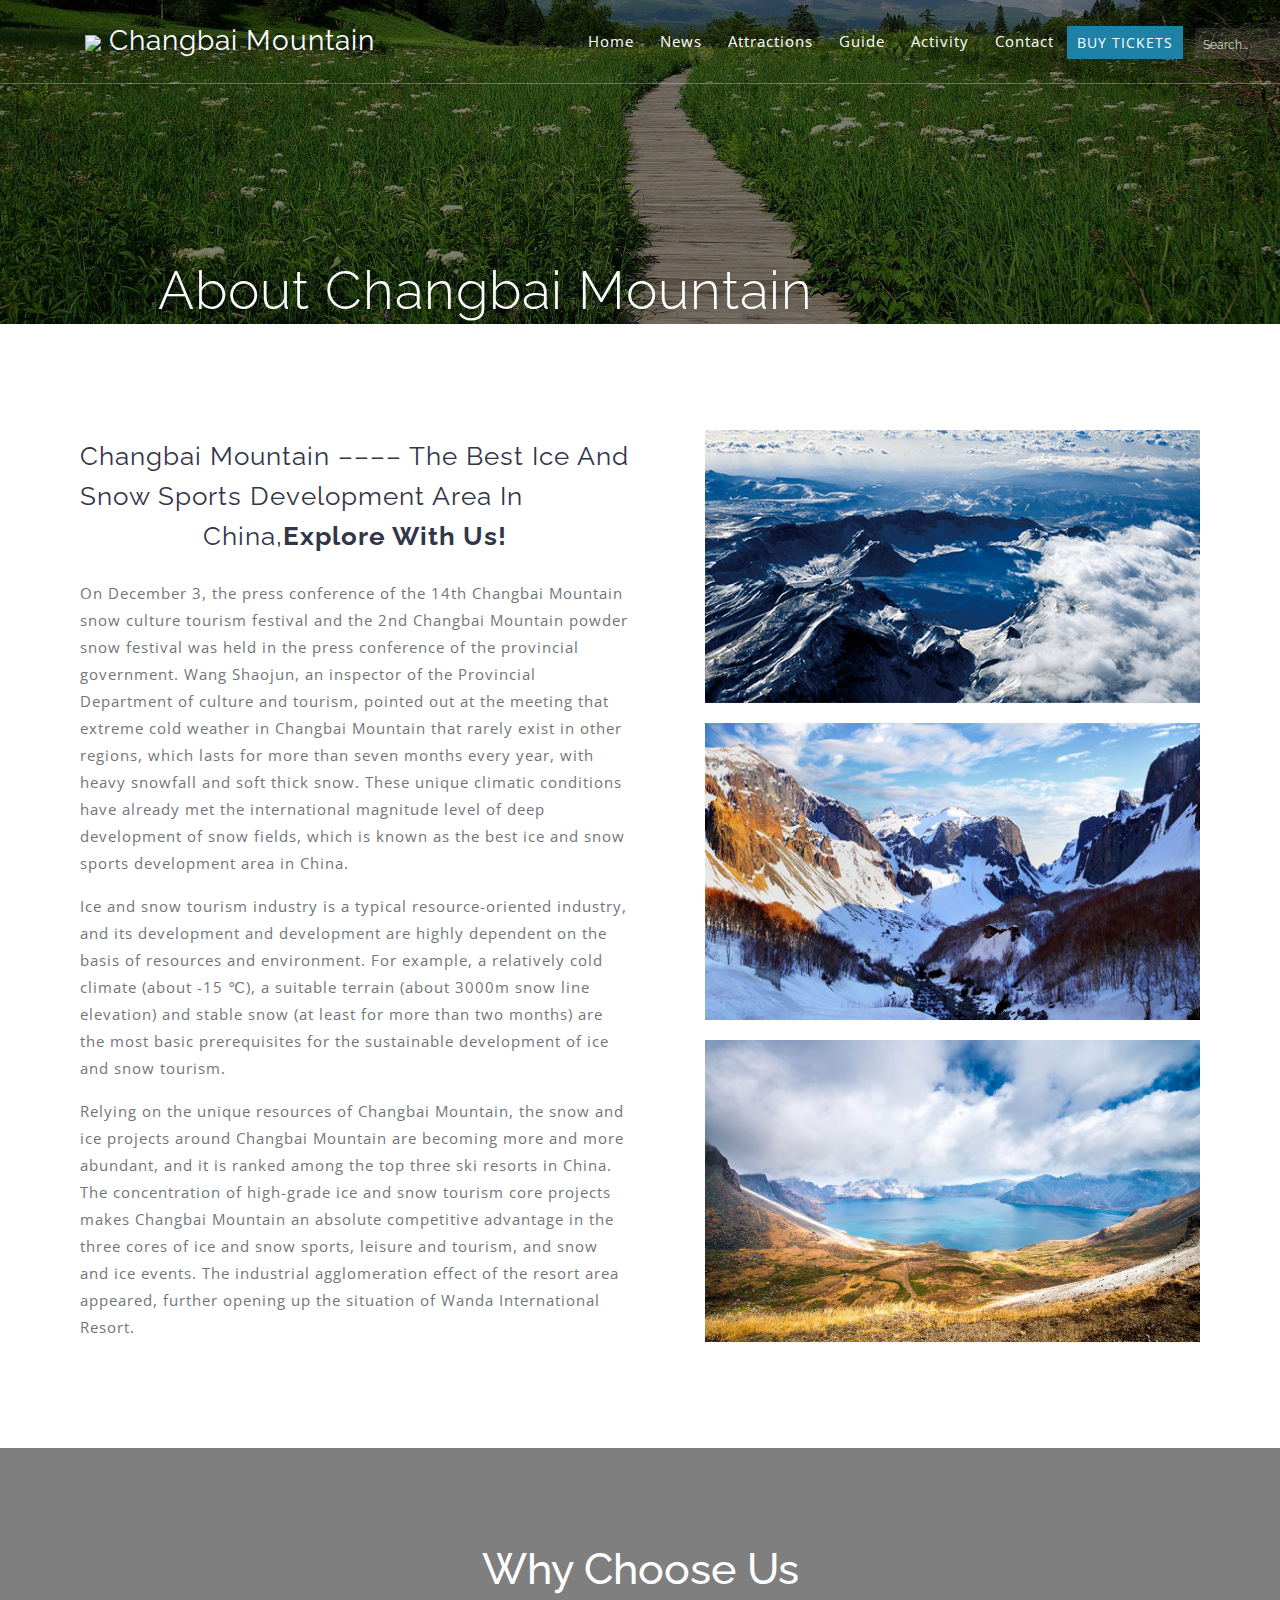
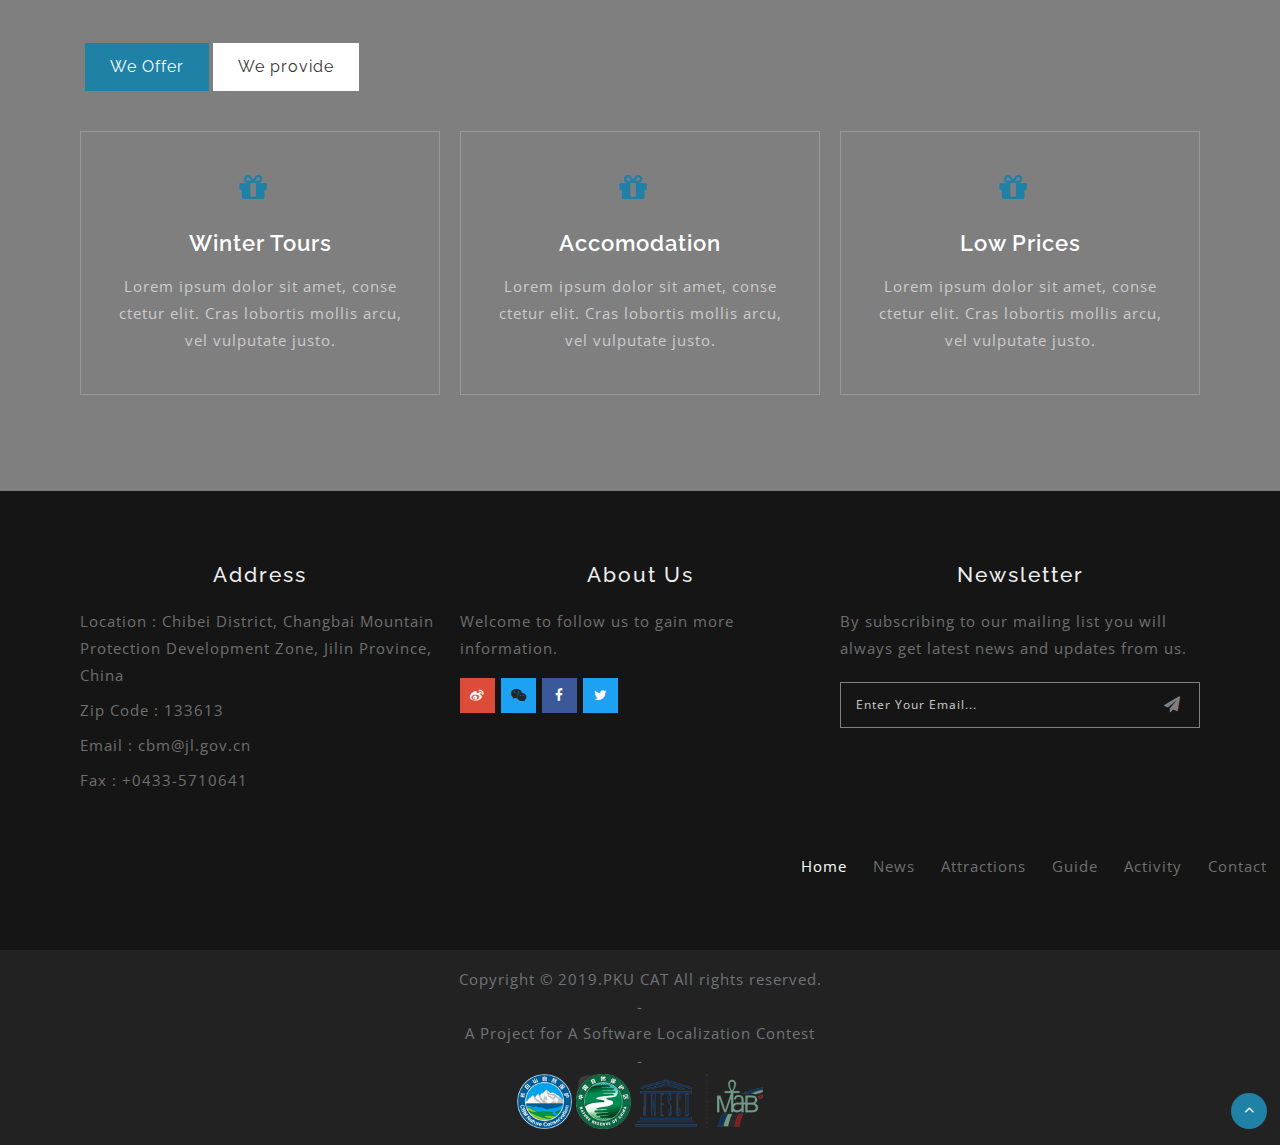
==== commit 2c4f3b53: "add search bar & adjust Book Tickets button" ====
--- a/about.html
+++ b/about.html
@@ -1,7 +1,9 @@
 <!DOCTYPE html>
 <html lang="en">
 <head>
-<title>About</title>
+<title>About - Changbai Mountain</title>
+<link rel="icon" href="images/changbai.ico" type="image/x-icon">
+<link rel="shortcut icon" href="images/changbai.ico" type="image/x-icon">
 <meta name="viewport" content="width=device-width, initial-scale=1">
 <meta charset="utf-8">
 <meta name="keywords" content="" />
@@ -36,17 +38,20 @@
 		<!-- nav -->
 		<nav class="py-md-4 py-3 d-lg-flex">
 			<div id="logo">
-				<h1 class="mt-md-0 mt-2"> <a href="index.html"><span class="fa fa-map-signs"></span> Grand Tour </a></h1>
+				<h1 class="mt-md-0 mt-2"> <a href="index.html"><img src="images/图片2.png"> Changbai Mountain </a></h1>
 			</div>
 			<label for="drop" class="toggle"><span class="fa fa-bars"></span></label>
 			<input type="checkbox" id="drop" />
 			<ul class="menu ml-auto mt-1">
-				<li class=""><a href="index.html">Home</a></li>
-				<li class="active"><a href="about.html">About Us</a></li>
-				<li class=""><a href="services.html">Services</a></li>
-				<li class=""><a href="packages.html">Packages</a></li>
+				<li class="active"><a href="index.html">Home</a></li>
+				<li class=""><a href="news.html">News</a></li>
+				<li class=""><a href="attractions.html">Attractions</a></li>
+				<li class=""><a href="guide.html">Guide</a></li>
+				<li class=""><a href="activity.html">Activity</a></li>
 				<li class=""><a href="contact.html">Contact</a></li>
-				<li class="booking"><a href="booking.html">Book Now</a></li>
+				<li class="booking"><a href="booking.html">Buy Tickets</a></li>
+				<input type="search" class="sb-search-input" name="Search" placeholder="Search..." id="search" required="">
+				
 			</ul>
 		</nav>
 		<!-- //nav -->
@@ -57,6 +62,13 @@
 <!-- banner -->
 <section class="banner_inner" id="home">
 	<div class="banner_inner_overlay">
+		<div class="csslider infinity" id="slider1">
+			<div class="container">
+				<div class="w3layouts-banner-info">
+					<h3 class="text-wh">About Changbai Mountain</h3>
+				</div>
+			</div>
+		</div>
 	</div>
 </section>
 <!-- //banner -->
@@ -66,47 +78,19 @@
 	<div class="container py-lg-5 py-sm-4">
 		<div class="row">
 			<div class="col-lg-6 about-left">
-				<h3 class="mt-lg-3">We will take you to the Top destination in the world, <strong>Explore with us!</strong></h3>
-				<p class="mt-4">Duis nisi sapien, elementum finibus fermentum eget, aliquet leo et. Mauris hendrerit vel ex.
-				Quisque vitae luctus massa. Phasellus sed aliquam leo. Vestibulum ullamcorper a massa eu fringilla. Integer ultrices finibus sed nisi.
-				in convallis felis dapibus sit amet.</p>
-				<p class="mt-3"> Donec a arcu et sapien hendrerit accumsan. Pellentesque sit amet eros iac, elementum 
-				urna ipsum accumsan, iaculis ligula. Aenean quam eget maximus in convallis felis dapibus sit amet.</p>
+				<h3 class="mt-lg-3">Changbai Mountain –––– The Best Ice and Snow Sports Development Area in China,<strong>Explore with us!</strong></h3>
+				<p class="mt-4">On December 3, the press conference of the 14th Changbai Mountain snow culture tourism festival and the 2nd Changbai Mountain powder snow festival was held in the press conference of the provincial government. Wang Shaojun, an inspector of the Provincial Department of culture and tourism, pointed out at the meeting that extreme cold weather in Changbai Mountain that rarely exist in other regions, which lasts for more than seven months every year, with heavy snowfall and soft thick snow. These unique climatic conditions have already met the international magnitude level of deep development of snow fields, which is known as the best ice and snow sports development area in China.</p>
+				<p class="mt-3">Ice and snow tourism industry is a typical resource-oriented industry, and its development and development are highly dependent on the basis of resources and environment. For example, a relatively cold climate (about -15 ℃), a suitable terrain (about 3000m snow line elevation) and stable snow (at least for more than two months) are the most basic prerequisites for the sustainable development of ice and snow tourism.</p>
+				<p class="mt-3">Relying on the unique resources of Changbai Mountain, the snow and ice projects around Changbai Mountain are becoming more and more abundant, and it is ranked among the top three ski resorts in China. The concentration of high-grade ice and snow tourism core projects makes Changbai Mountain an absolute competitive advantage in the three cores of ice and snow sports, leisure and tourism, and snow and ice events. The industrial agglomeration effect of the resort area appeared, further opening up the situation of Wanda International Resort.</p>
+			
 			</div>
 			<div class="col-lg-6 about-right text-lg-right mt-lg-0 mt-5">
-				<img src="images/about.jpg" alt="" class="img-fluid abt-image" />
-			</div>
-		</div>
-		<div class="row mt-5 text-center">
-			<div class="col-lg-3 col-6">
-				<div class="counter">
-					<span class="fa fa-smile-o"></span>
-					<div class="timer count-title count-number">1000+</div>
-					<p class="count-text text-uppercase">happy customers</p>
-				</div>
-			</div>
-			<div class="col-lg-3 col-6">
-				<div class="counter">
-					<span class="fa fa-ship"></span>
-					<div class="timer count-title count-number">2271</div>
-					<p class="count-text text-uppercase">Tours & Travels </p>
-				</div>
-			</div>
-			<div class="col-lg-3 col-6 mt-lg-0 mt-5">
-				<div class="counter">
-					<span class="fa fa-users"></span>
-					<div class="timer count-title count-number">200</div>
-					<p class="count-text text-uppercase">destinations</p>
-				</div>
-			</div>
-			<div class="col-lg-3 col-6 mt-lg-0 mt-5">
-				<div class="counter">
-					<span class="fa fa-gift"></span>
-					<div class="timer count-title count-number">20+<span>years</span></div>
-					<p class="count-text text-uppercase">experience</p>
-				</div>
-			</div>
-		</div>
+				<img src="images/changbai1.jpg" alt="" class="img-fluid abt-image padding-tb" />
+				<img src="images/changbai2.jpg" alt="" class="img-fluid abt-image padding-tb" />
+				<img src="images/changbai3.jpg" alt="" class="img-fluid abt-image padding-tb" />
+			</div>
+		</div>
+		
 	</div>
 </section>
 <!-- //about -->
@@ -180,130 +164,94 @@
 </section>
 <!-- tabs -->
 
-<!-- testimonials -->
-<section class="testimonials py-5" id="testi">
-	<div class="container py-lg-5 py-md-3">
-			<h3 class="heading text-capitalize text-center mb-lg-5 mb-4"> What Our Customers Say</h3>
-		<div class="row pt-xl-4">
-			<div class="col-md-4 test-grid px-lg-4">
-				<div class="testi-info text-center">
-					<p class="text-li">"Sed ut perspiciatis unde omnis ist natus error sit volup tatem acu antium dolor tium sed e ullam dolor amet.</p>
-					<div class="test-img text-center mt-4">
-						<img src="images/te1.jpg" class="img-fluid" alt="user-image">
-					</div>
-					<h3 class="mt-md-4 mt-3">Elisa ker</h3>
-				</div>
-			</div>
-			<div class="col-md-4 test-grid px-lg-4 my-md-0 my-5">
-				<div class="testi-info text-center">
-					<p class="text-li">"Sed ut perspiciatis unde omnis ist natus error sit volup tatem acu antium dolor tium sed e ullam dolor amet.</p>
-					<div class="test-img text-center mt-4">
-						<img src="images/te2.jpg" class="img-fluid" alt="user-image">
-					</div>
-					<h3 class="mt-md-4 mt-3">Johnson</h3>
-				</div>
-			</div>
-			<div class="col-md-4 test-grid px-lg-4">
-				<div class="testi-info text-center">
-					<p class="text-li">"Sed ut perspiciatis unde omnis ist natus error sit volup tatem acu antium dolor tium sed e ullam dolor amet.</p>
-					<div class="test-img text-center mt-4">
-						<img src="images/te3.jpg" class="img-fluid" alt="user-image">
-					</div>
-					<h3 class="mt-md-4 mt-3">Elizabeth</h3>
-				</div>
-			</div>
-		</div>
-	</div>
-</section>
-<!-- //testimonials -->
-
-
 <!--footer -->
 <footer>
-<section class="footer footer_w3layouts_section_1its py-5">
-	<div class="container py-lg-4 py-3">
-		<div class="row footer-top">
-			<div class="col-lg-3 col-sm-6 footer-grid_section_1its_w3">
-				<div class="footer-title">
-					<h3>Address</h3>
-				</div>
-				<div class="footer-text">
-					<p>Location : 1234 lock, Charlotte, North Carolina, United States</p>
-					<p>Phone : +12 534894364</p>
-					<p>Email : <a href="mailto:info@example.com">info@example.com</a></p>
-					<p>Fax : +12 534894364</p>
-				</div>
-			</div>
-			<div class="col-lg-3 col-sm-6 footer-grid_section mt-sm-0 mt-4">
-				<div class="footer-title">
-					<h3>About Us</h3>
-				</div>
-				<div class="footer-text">
-					<p>Vivamus magna justo, laci niats eget consectetur sed, conval lis at tellus. Nulla quis lorem ipnt libero.
-					Lorem ipsum dolor.</p>
-				</div>
-				<ul class="social_section_1info">
-					<li class="mb-2 facebook"><a href="#"><span class="fa fa-facebook"></span></a></li>
-					<li class="mb-2 twitter"><a href="#"><span class="fa fa-twitter"></span></a></li>
-					<li class="google"><a href="#"><span class="fa fa-google-plus"></span></a></li>
-					<li class="linkedin"><a href="#"><span class="fa fa-linkedin"></span></a></li>
+	<section class="footer footer_w3layouts_section_1its py-5">
+		<div class="container py-lg-4 py-3">
+			<div class="row footer-top">
+				<div class="col-md-4 col-sm-6 footer-grid_section_1its_w3">
+					<div class="footer-title">
+						<h3>Address</h3>
+					</div>
+					<div class="footer-text">
+						<p>Location : Chibei District, Changbai Mountain Protection Development Zone, Jilin Province, China</p>
+						<p>Zip Code : 133613</p>
+						<p>Email : cbm@jl.gov.cn</p>
+						<p>Fax : +0433-5710641</p>
+					</div>
+				</div>
+				<div class="col-md-4 col-sm-6 footer-grid_section_1its_w3">
+					<div class="footer-title">
+						<h3>About Us</h3>
+					</div>
+					<div class="footer-text">
+						<p>Welcome to follow us to gain more information.</p>
+					</div>
+					<ul class="social_section_1info">
+						<li class="google"><a href="https://weibo.com/u/3375625594?is_hot=1"><span class="fa fa-weibo"></span></a></li>
+						<li class="mb-2 twitter"><a><span class="fa fa-weixin"></span></a></li>
+						<li class="mb-2 facebook"><a href="#"><span class="fa fa-facebook"></span></a></li>
+						<li class="mb-2 twitter"><a href="#"><span class="fa fa-twitter"></span></a></li>
+					</ul>
+				</div>
+				<div class="col-md-4 col-sm-6 footer-grid_section_1its_w3">
+					<div class="footer-title">
+						<h3>Newsletter</h3>
+					</div>
+					<div class="footer-text">
+						<p>By subscribing to our mailing list you will always get latest news and updates from us.</p>
+						<form action="#" method="post">
+							<input type="email" name="Email" placeholder="Enter your email..." required="">
+							<button class="btn1"><i class="fa fa-paper-plane" aria-hidden="true"></i></button>
+							<div class="clearfix"> </div>
+						</form>
+					</div>
+				</div>
+			
+			</div>
+		
+		
+		</div>
+		<nav class="py-md-4 py-3 d-lg-flex">
+					
+				<label for="drop" class="toggle"><span class="fa fa-bars"></span></label>
+				<input type="checkbox" id="drop" />
+				<ul class="menu ml-auto mt-1">
+					<li class="active"><a href="index.html">Home</a></li>
+					<li class=""><a href="news.html">News</a></li>
+					<li class=""><a href="attractions.html">Attractions</a></li>
+					<li class=""><a href="guide.html">Guide</a></li>
+					<li class=""><a href="activity.html">Activity</a></li>
+					<li class=""><a href="contact.html">Contact</a></li>
 				</ul>
-			</div>
-			<div class="col-lg-3 col-sm-6 mt-lg-0 mt-4 footer-grid_section_1its_w3">
-				<div class="footer-title">
-					<h3>Travel Places</h3>
-				</div>
-				<div class="row">
-					<ul class="col-6 links">
-						<li><a href="#choose" class="scroll">New Zealand </a></li>
-						<li><a href="#overview" class="scroll">Paris, France </a></li>
-						<li><a href="#pricing" class="scroll">Los Angles</a></li>
-						<li><a href="#faq" class="scroll"> Darlington</a></li>
-						<li><a href="#testimonials" class="scroll">Canada </a></li>
-						<li><a href="#contact" class="scroll"> South Africa </a></li>
-					</ul>
-					<ul class="col-6 links">
-						<li><a href="#">Spain </a></li>
-						<li><a href="#">Turkey </a></li>
-						<li><a href="#faq" class="scroll">Europe </a></li>
-						<li><a href="#">Italy </a></li>
-						<li><a href="#">Sweden </a></li>
-					</ul>
-				</div>
-			</div>
-			<div class="col-lg-3 col-sm-6 mt-lg-0 mt-4 footer-grid_section_1its_w3">
-				<div class="footer-title">
-					<h3>Newsletter</h3>
-				</div>
-				<div class="footer-text">
-					<p>By subscribing to our mailing list you will always get latest news and updates from us.</p>
-					<form action="#" method="post">
-						<input type="email" name="Email" placeholder="Enter your email..." required="">
-						<button class="btn1"><i class="fa fa-paper-plane" aria-hidden="true"></i></button>
-						<div class="clearfix"> </div>
-					</form>
-				</div>
-			</div>
-		</div>
-	</div>
-</section>
-</footer>
-<!-- //footer -->
-
-<!-- copyright -->
-<div class="copyright py-3 text-center">
-	<p>Copyright &copy; 2019.Company name All rights reserved.More Templates <a href="http://www.cssmoban.com/" target="_blank" title="模板之家">模板之家</a> - Collect from <a href="http://www.cssmoban.com/" title="网页模板" target="_blank">网页模板</a></p>
-</div>
-<!-- //copyright -->
-
-<!-- move top -->
-<div class="move-top text-right">
-	<a href="#home" class="move-top"> 
-		<span class="fa fa-angle-up  mb-3" aria-hidden="true"></span>
-	</a>
-</div>
-<!-- move top -->
-
-	
-</body>
-</html>+			</nav>
+			
+	</section>
+	</footer>
+	<!-- //footer -->
+	
+	<!-- copyright -->
+	<div class="copyright py-3 text-center">
+		<p>Copyright &copy; 2019.PKU CAT All rights reserved.</p>
+		<p> - </p>
+		<p>A Project for A Software Localization Contest</p>
+		<p> - </p>
+		<div class="body_footer_2">
+			<a href="http://bhzx.changbaishan.gov.cn/" target="_blank"><img src="images/footer1.png" height="55px"></a>
+			<a href="http://www.forestry.gov.cn/" target="_blank"><img src="images/footer2.png" height="55px"></a>
+			<a href="http://www.mab.cas.cn/" target="_blank"><img src="images/footer3.png" height="55px"></a>
+		</div>
+	</div>
+	<!-- //copyright -->
+	
+	<!-- move top -->
+	<div class="move-top text-right">
+		<a href="#home" class="move-top"> 
+			<span class="fa fa-angle-up  mb-3" aria-hidden="true"></span>
+		</a>
+	</div>
+	<!-- move top -->
+	
+		
+	</body>
+	</html>--- a/css/style.css
+++ b/css/style.css
@@ -1,3 +1,15 @@
+.padding-tb {
+	padding-top: 10px;
+	padding-bottom: 10px;
+}
+.image-position {
+	overflow: hidden;
+	display: block;
+	padding: auto;
+	margin: 5px, 5px, 0px, 5px;
+	background-size: fill;
+	transition: all .1s;
+}
 html,
 body {
     margin: 0;
@@ -143,10 +155,11 @@
     vertical-align: middle;
 }
 nav li.booking a {
-    background: #047ffc;
-    padding: 10px 25px;
+    background: rgb(32, 129, 167);
+    padding: 6px 10px;
     display: block;
-    margin-top: -7px;
+	margin-top: -2px;
+	margin-right: 12px;
     text-transform: uppercase;
     color: #fff;
     letter-spacing: 1px;
@@ -219,7 +232,7 @@
 		float: none;
 	}
 	.menu li.active a {
-		color: #047ffc;
+		color: rgb(32, 129, 167);
 	}
 	nav ul li span {
 		color: #333;
@@ -246,7 +259,7 @@
 		text-decoration: none;
 		border: none;
 		float: right;
-		background-color: #047ffc;
+		background-color: rgb(32, 129, 167);
 		color: #fff;
 		margin-bottom: 0;
 	}
@@ -369,10 +382,38 @@
 /* banner style */
 .banner_w3lspvt {
     position: relative;
-    z-index: 1;
+	z-index: 1;
+
 }
 
 .banner-top {
+    background: url(../images/changbai.jpg) no-repeat center;
+    background-size: cover;
+    -webkit-background-size: cover;
+    -moz-background-size: cover;
+    -o-background-size: cover;
+    -moz-background-size: cover;
+}
+.banner-top-news {
+    background: url(../images/news_head2.jpg) no-repeat center;
+    background-size: cover;
+    -webkit-background-size: cover;
+    -moz-background-size: cover;
+    -o-background-size: cover;
+	-moz-background-size: cover;
+}
+
+a:link, a:visited {
+	color:white;
+	text-decoration:none;
+}
+
+a:hover, a:active {
+	color:white;
+	text-decoration:none;
+}
+
+.banner-top1 {
     background: url(../images/changbai1.jpg) no-repeat center;
     background-size: cover;
     -webkit-background-size: cover;
@@ -381,8 +422,8 @@
     -moz-background-size: cover;
 }
 
-.banner-top1 {
-    background: url(../images/banner2.jpg) no-repeat center;
+.banner-top2 {
+    background: url(../images/changbai3.jpg) no-repeat 0px 0px;
     background-size: cover;
     -webkit-background-size: cover;
     -moz-background-size: cover;
@@ -390,17 +431,8 @@
     -moz-background-size: cover;
 }
 
-.banner-top2 {
-    background: url(../images/banner3.jpg) no-repeat 0px 0px;
-    background-size: cover;
-    -webkit-background-size: cover;
-    -moz-background-size: cover;
-    -o-background-size: cover;
-    -moz-background-size: cover;
-}
-
 .banner-top3 {
-    background: url(../images/banner4.jpg) no-repeat center;
+    background: url(../images/changbai3.jpg) no-repeat center;
     background-size: cover;
     -webkit-background-size: cover;
     -moz-background-size: cover;
@@ -468,14 +500,15 @@
     letter-spacing: 1px;
 }
 .about-right img.abt-image {
-    width: 90%;
+	width: 90%;
+	height:90%;
 }
 /*-- //about --*/
 
 /*-- stats --*/
 .counter span.fa {
     font-size: 2em;
-    color: #047ffc;
+    color: rgb(32, 129, 167);
 }
 
 .timer {
@@ -499,10 +532,10 @@
 
 /*-- book --*/
 .book{
-	background: #047ffc;
+	background: #f3f3f3;
 }
 .book h2.heading{
-	color: #fff;
+	color: rgb(32, 129, 167);
 }
 .grid-info h4 {
     color: #fff;
@@ -525,7 +558,7 @@
 .icon span.fa{
 	font-size: 25px;
     line-height: 80px;
-    color: #047ffc;
+    color: rgb(32, 129, 167);
 }
 .grid-info {
     padding: 0 1em;
@@ -548,7 +581,7 @@
 .footer-text p, .contact-info p {
     color: #808080;
     line-height: 1.8em;
-    letter-spacing: 1px;
+	letter-spacing: 1px;
 }
 
 .phone {
@@ -633,7 +666,11 @@
 .footer-grid_section_1its_w3 form {
     border: 1px solid #808080;
     width: 100%;
-    margin-top: 20px;
+	margin-top: 20px;
+	text-align: center;
+}
+.footer-grid_section{
+	text-align: right;
 }
 ul.social_section_1info li {
     display: inline-block;
@@ -679,7 +716,7 @@
     font-size: 1em;
     width: 55px;
     height: 55px;
-    background: #047ffc;
+    background: rgb(32, 129, 167);
     border-radius: 50%;
     cursor: pointer;
     text-align: center;
@@ -714,13 +751,14 @@
 /*-- text --*/
 
 .text-content {
-    background: url(../images/banner4.jpg) no-repeat center;
+    background: url(../images/attr.jpg) no-repeat center;
     background-size: cover;
     -webkit-background-size: cover;
     -moz-background-size: cover;
     -o-background-size: cover;
     -moz-background-size: cover;
-    position: relative;
+	position: relative;
+	text-align: right;
 }
 .overlay-inner {
     background: rgba(0, 0, 0, 0.5);
@@ -740,7 +778,8 @@
     text-shadow: 0 1px 2px rgba(0, 0, 0, 0.37);
     text-transform: capitalize;
     letter-spacing: 2px;
-    margin: 0;
+	margin: 0;
+	text-align: right;
 }
 .test-info a{
     border: 2px solid #fff;
@@ -760,7 +799,8 @@
 /*-- packages --*/
 
 h3.heading,h2.heading {
-    font-size: 43px;
+	font-size: 43px;
+	color: rgb(32, 129, 167);
 }
 p.text {
     max-width: 700px;
@@ -771,14 +811,20 @@
     background: #fafafa;
     box-shadow: 0 0 10px rgba(0,0,0,0.1);
 }
+.package-info1 {
+    padding: 0.5em 0.3em;
+    background: #fafafa;
+    box-shadow: 0 0 10px rgba(0,0,0,0.1);
+}
 .view-package a {
-    background: #047ffc;
+    background: rgb(32, 129, 167);
     padding: 13px 30px;
     color: #fff;
     letter-spacing: 1px;
     font-size: 15px;
     margin-top: 10px;
-    display: inline-block;
+	display: inline-block;
+	text-align: center !important;
 }
 .package-info h5 {
     text-transform: capitalize;
@@ -797,16 +843,30 @@
     color: #707579;
     text-transform: capitalize;
 }
+
+.image-tour {
+	overflow: hidden;
+	display: block;
+	padding: auto;
+	margin: 5px, 5px, 0px, 5px;
+	background-size: fill;
+	transition: all .3s;
+}
+
 .image-tour p {
     position: absolute;
-    right: 1%;
-    bottom: 2%;
-    background: #047ffc;
-    padding: 5px 10px;
-    color: #fff;
-}
+    left: 25%;
+    top: 40%;
+    padding: 0px 0px;
+	color: #fff;
+	font-size: 1em;
+	font-weight: bold;
+}
+
+
+
 .package-info h6 span.fa {
-	color: #047ffc
+	color: rgb(32, 129, 167)
 }
 ul.listing li {
     letter-spacing: 0px;
@@ -818,14 +878,14 @@
 }
 ul.listing li span.fa {
     font-weight: normal;
-    color: #047ffc;
+    color: rgb(32, 129, 167);
 }
 /*-- //packages --*/
 
 /* destinations */
 .destinations-grids {
     position: relative;
-    overflow: hidden;
+	overflow: hidden;
     z-index: 1;
 }
 
@@ -836,9 +896,8 @@
     letter-spacing: 1px;
 }
 h4.destination {
-    text-transform: uppercase;
     font-size: 20px;
-    letter-spacing: 3px;
+    letter-spacing: 1px;
 }
 .rating ul li {
     display: inline-block;
@@ -849,7 +908,7 @@
 }
 
 .rating {
-    background: #047ffc;
+    background: rgb(32, 129, 167);
     position: absolute;
     right: 1%;
     top: 1%;
@@ -868,7 +927,7 @@
 
 .destinations-info {
     position: absolute;
-    bottom: -227px;
+    bottom: -250px;
     margin: 0;
     background: rgba(0, 0, 0, 0.8);
     padding: 30px 0px 10px;
@@ -977,7 +1036,7 @@
     height: 36px;
     border: transparent;
     line-height: 2em;
-    background: #047ffc;
+    background: rgb(32, 129, 167);
     border-radius: 50px;
     -webkit-border-radius: 50px;
     -o-border-radius: 50px;
@@ -989,18 +1048,19 @@
 
 /*-- inner banner --*/
 .banner_inner {
-    background: url(../images/banner1.jpg) no-repeat center;
+    background: url(../images/cont1.jpg) no-repeat center;
     background-size: cover;
     -webkit-background-size: cover;
     -moz-background-size: cover;
     -o-background-size: cover;
     -moz-background-size: cover;
-	min-height: 300px;
+	min-height: 500px;
 }
 .banner_inner_overlay{
     background: rgba(0, 0, 0, 0.5);
-	min-height: 300px;
-}
+	min-height: 500px;
+}
+
 
 /*-- //inner banner --*/
 
@@ -1025,10 +1085,10 @@
 }
 .inner-sec-grid span.fa {
     font-size: 2em;
-    color: #047ffc;
+    color: rgb(32, 129, 167);
 }
 .choose {
-    background: url(../images/choose.jpg) no-repeat center;
+    background: url(../images/choose1.jpg) no-repeat center;
     background-size: cover;
     -webkit-background-size: cover;
     -moz-background-size: cover;
@@ -1096,7 +1156,7 @@
 }
 
 .tab-main input:checked+label {
-    background: #047ffc;
+    background: rgb(32, 129, 167);
     color: #fff;
 }
 
@@ -1156,7 +1216,7 @@
     letter-spacing: 1px;
 }
 .adress-icon span.fa {
-    color: #047ffc;
+    color: rgb(32, 129, 167);
     font-size: 2em;
     vertical-align: middle;
 }
@@ -1184,7 +1244,7 @@
     letter-spacing: 2px;
     outline: none;
 	color: #fff;
-	background: #047ffc;
+	background: rgb(32, 129, 167);
     border-radius: 0px;
     padding: 10px 20px;
 }
@@ -1209,7 +1269,7 @@
 .map iframe {
     border: none;
     outline: none;
-    height: 350px;
+    height: 750px;
     width: 100%;
 }
 /*-- contact --*/
@@ -1218,7 +1278,7 @@
 /*-- services --*/
 .about-icon span.fa {
     font-size: 2em;
-    color: #047ffc;
+    color: rgb(32, 129, 167);
 }
 .main-title-text h4 {
     font-size: 22px;
@@ -1227,7 +1287,7 @@
     line-height: 35px;
     font-weight: 600;
     text-align: center;
-    background: #047ffc;
+    background: rgb(32, 129, 167);
     color: #fff;
     padding: 20px;
 }
@@ -1243,7 +1303,7 @@
     font-size: 13px;
 }
 .right-cont ul li span.fa {
-    color: #047ffc;
+    color: rgb(32, 129, 167);
     margin-right: 3px;
     font-size: 14px;
 }
@@ -1360,6 +1420,8 @@
 	}
 	.image-tour img{
 		width:100%;
+		height: auto;
+
 	}
 	.caption a {
 		font-size: 14px;
@@ -1375,7 +1437,7 @@
 		padding: 3em 2em;
 	}
 	.map iframe {
-		height: 300px;
+		height: 750px;
 	}
 	.adress-w3pvt-info p {
 		font-size: 14px;
@@ -1573,7 +1635,7 @@
 		line-height: 32px;
 	}
 	.map iframe {
-		height: 250px;
+		height: 750px;
 	}
 }
 @media(max-width:384px) {
@@ -1616,4 +1678,177 @@
 @media(max-width:320px) {
 	
 }
-/*-- //Responsive design --*/+.img-fluid {
+	max-width: 100%;
+	height: auto;
+  }
+  
+.demo{
+    padding: 1em 0;
+}
+.box{
+    position: relative;
+    perspective: 1000px;
+}
+.box .box-img{
+    transform: rotateY(0);
+    transition: all 0.50s ease-in-out 0s;
+}
+.box:hover .box-img{
+    transform: rotateY(-90deg);
+}
+.box .box-img img{
+    width: 95%;
+    height: 320px;
+}
+.box .box-content{
+    width: 100%;
+    height: 100%;
+    position: absolute;
+    top: 0;
+    left: 0;
+    padding: 60px 20px;
+    text-align: center;
+    background: rgba(43, 42, 42, 0.7);
+    transform: rotateY(90deg);
+    transition: all 0.50s ease-in-out 0s;
+}
+.box:hover .box-content{
+    transform: rotateY(0);
+}
+.box .title{
+    font-size: 20px;
+    color: #fff;
+    text-transform: uppercase;
+}
+.box .description{
+    font-size: 14px;
+    line-height: 24px;
+    color: #fff;
+}
+.box .title:after,
+.box .description:after{
+    content: "";
+    width: 80%;
+    display: block;
+    border-bottom: 1px solid #fff;
+    margin: 15px auto;
+}
+.box .social-links{
+    margin: 0;
+    padding: 0;
+    list-style: none;
+}
+.box .social-links li{
+    display: inline-block;
+    margin: 0 10px;
+}
+.box .social-links li a{
+    font-size: 20px;
+    color: #a6a6a6;
+}
+.box .social-links li a:hover{
+    text-decoration: none;
+    color: #fff;
+}
+@media only screen and (max-width: 990px) {
+    .box{  margin-bottom:20px; }
+}
+@media only screen and (max-width: 479px) {
+    .box .box-content{ padding: 20px; }
+}
+
+.demo{
+    padding: 1em 0;
+}
+.box1{
+    position: relative;
+    perspective: 1000px;
+}
+.box1 .box1-img{
+    transform: rotateY(0);
+    transition: all 0.50s ease-in-out 0s;
+}
+.box1:hover .box1-img{
+    transform: rotateY(-90deg);
+}
+.box1 .box1-img img{
+    width: 95%;
+    height: 200px;
+}
+.box1 .box1-content{
+    width: 100%;
+    height: 100%;
+    position: absolute;
+    top: 0;
+    left: 0;
+    padding: 60px 20px;
+    text-align: center;
+    background: rgba(43, 42, 42, 0.7);
+    transform: rotateY(90deg);
+    transition: all 0.50s ease-in-out 0s;
+}
+.box1:hover .box1-content{
+    transform: rotateY(0);
+}
+.box1 .title{
+    font-size: 20px;
+    color: #fff;
+    text-transform: uppercase;
+}
+.box1 .description{
+    font-size: 14px;
+    line-height: 24px;
+    color: #fff;
+}
+.box1 .title:after,
+.box1 .description:after{
+    content: "";
+    width: 80%;
+    display: block;
+    border-bottom: 1px solid #fff;
+    margin: 15px auto;
+}
+.box1 .social-links{
+    margin: 0;
+    padding: 0;
+    list-style: none;
+}
+.box1 .social-links li{
+    display: inline-block;
+    margin: 0 10px;
+}
+.box1 .social-links li a{
+    font-size: 20px;
+    color: #a6a6a6;
+}
+.box1 .social-links li a:hover{
+    text-decoration: none;
+    color: #fff;
+}
+@media only screen and (max-width: 990px) {
+    .box1{  margin-bottom:20px; }
+}
+@media only screen and (max-width: 479px) {
+    .box1 .box1-content{ padding: 20px; }
+}
+/*-- //Responsive design --*/
+.sb-search-input {
+    position: absolute;
+    top: 0px;
+    border: none;
+    outline: none;
+    background:rgba(190, 190, 190, 0.123);
+    height: 31px;
+    margin-right: 0.5em;
+    font-size: 1em;
+    color: #fff;
+    padding: 0 0em 0 0.5em;
+	-webkit-appearance: none;
+	width: 15%;
+}
+
+::-webkit-input-placeholder {
+	color: rgba(255, 255, 255, 0.801);
+	font-size:12px;
+  }
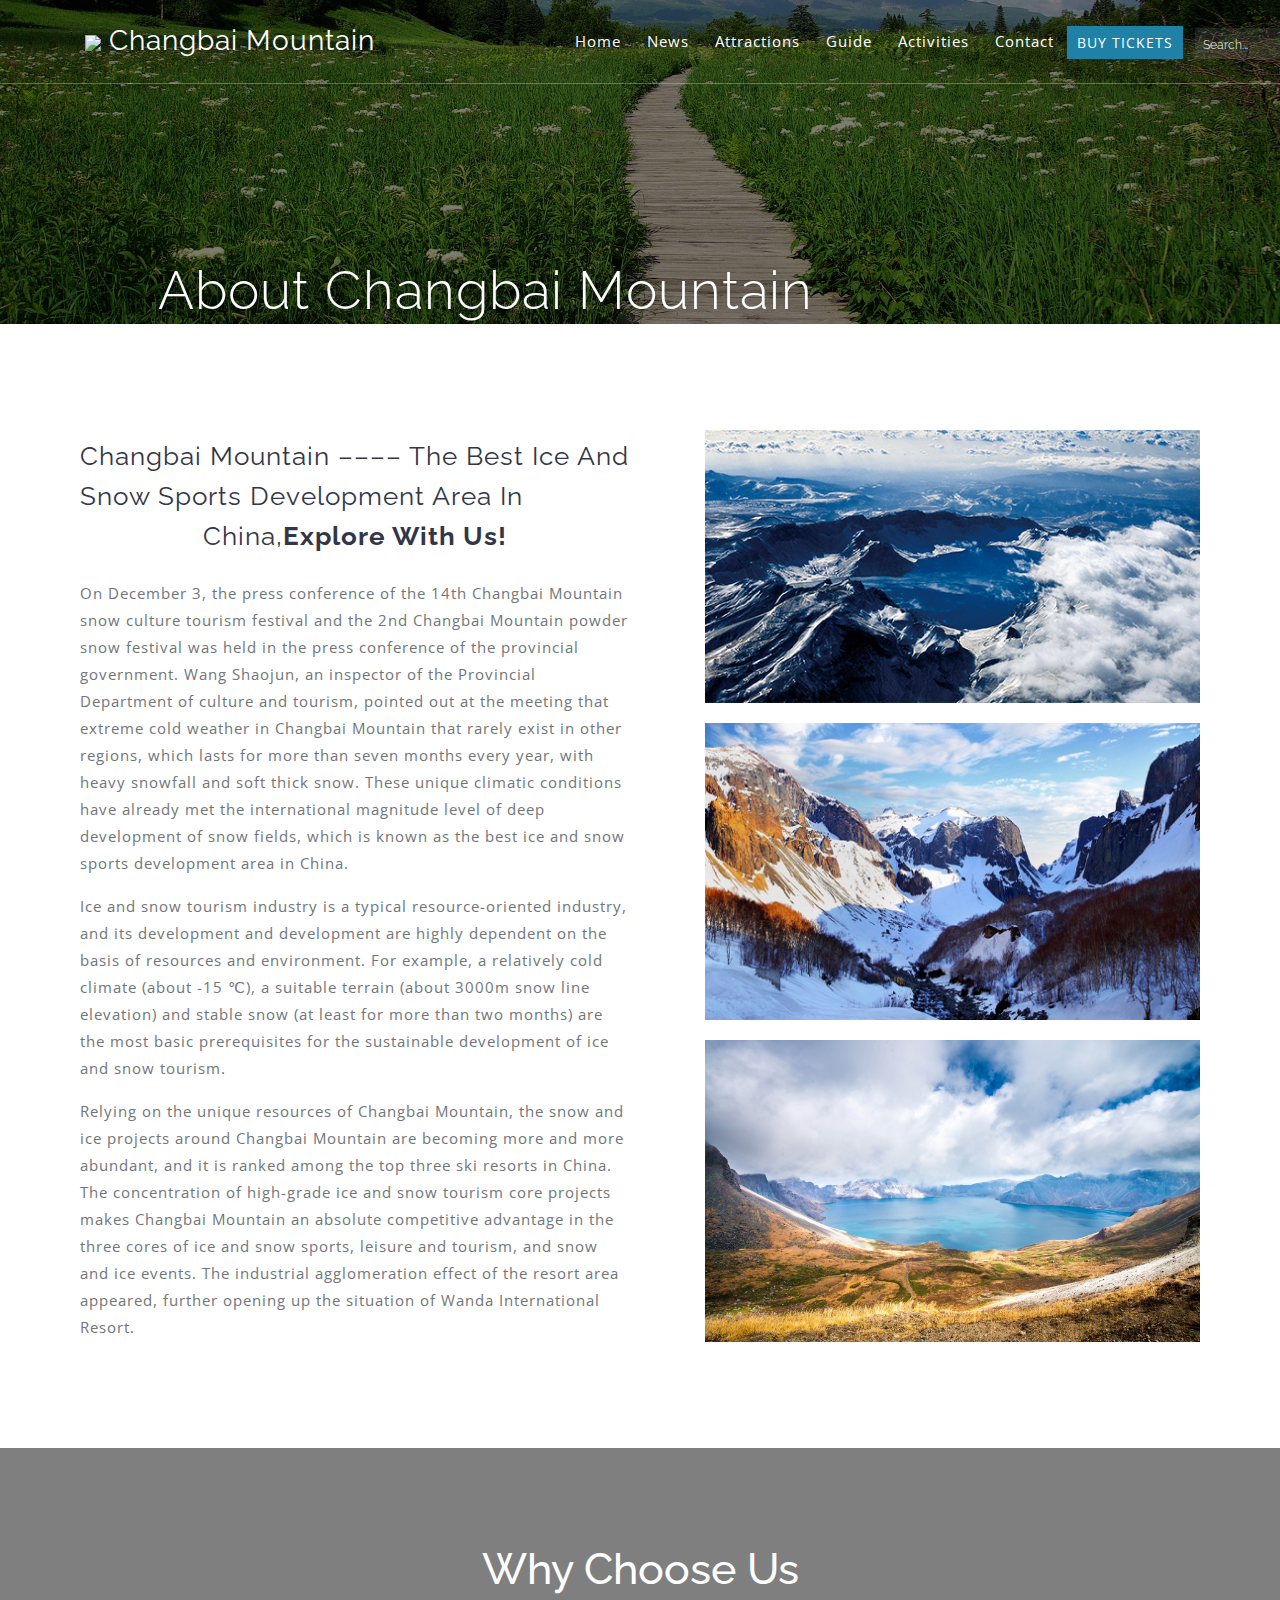
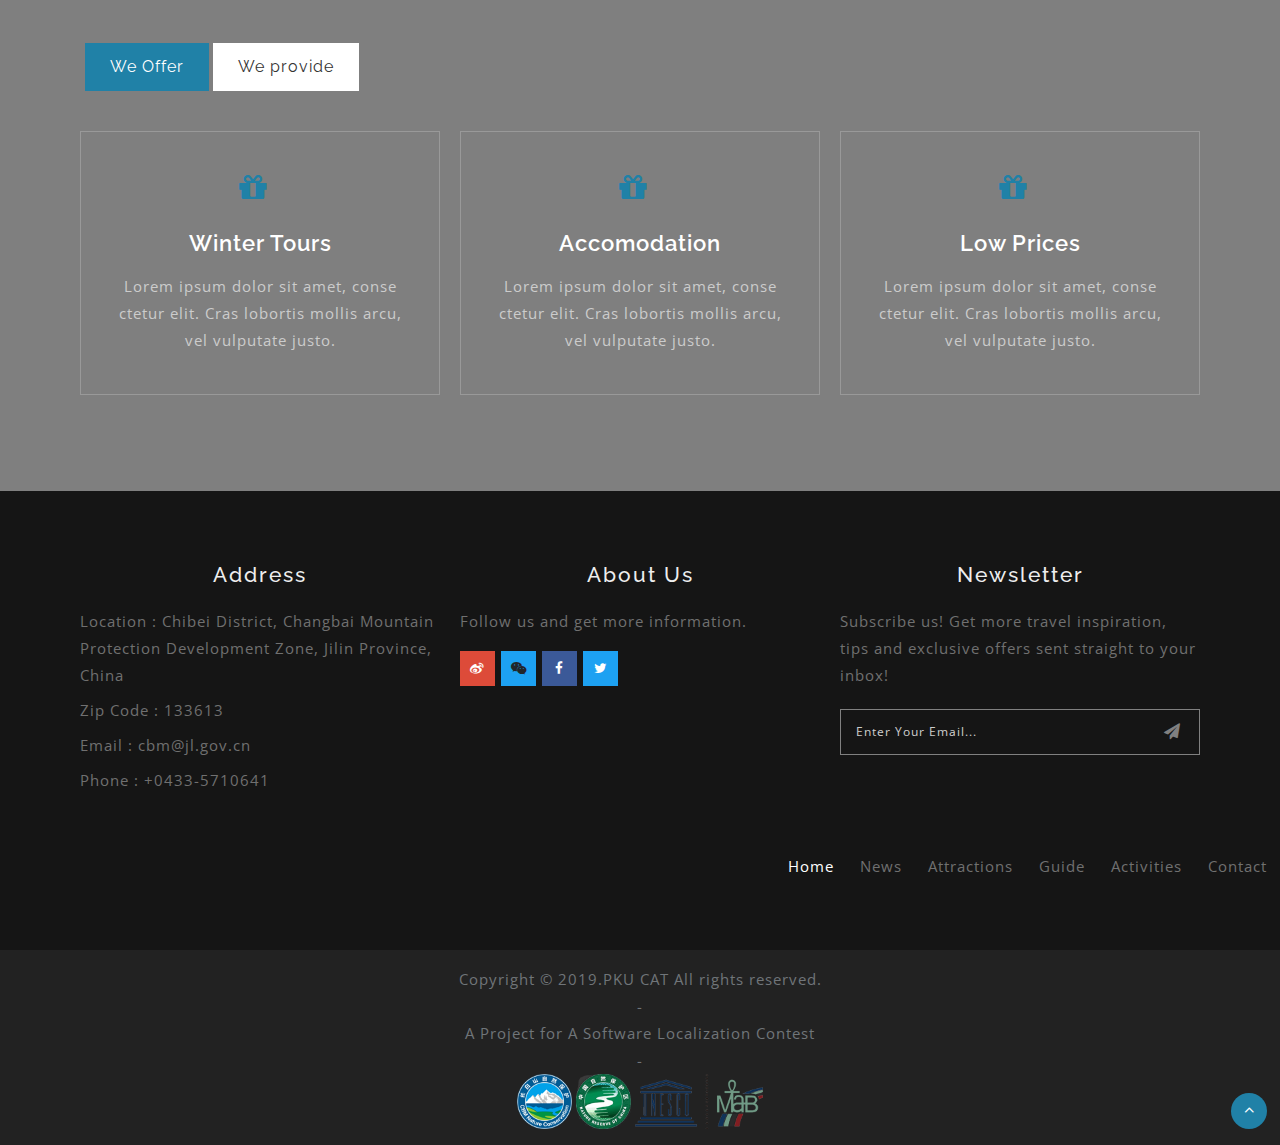
==== commit c9a2d9d2: "optimize the translation" ====
--- a/about.html
+++ b/about.html
@@ -47,7 +47,7 @@
 				<li class=""><a href="news.html">News</a></li>
 				<li class=""><a href="attractions.html">Attractions</a></li>
 				<li class=""><a href="guide.html">Guide</a></li>
-				<li class=""><a href="activity.html">Activity</a></li>
+				<li class=""><a href="activity.html">Activities</a></li>
 				<li class=""><a href="contact.html">Contact</a></li>
 				<li class="booking"><a href="booking.html">Buy Tickets</a></li>
 				<input type="search" class="sb-search-input" name="Search" placeholder="Search..." id="search" required="">
@@ -177,7 +177,7 @@
 						<p>Location : Chibei District, Changbai Mountain Protection Development Zone, Jilin Province, China</p>
 						<p>Zip Code : 133613</p>
 						<p>Email : cbm@jl.gov.cn</p>
-						<p>Fax : +0433-5710641</p>
+						<p>Phone : +0433-5710641</p>
 					</div>
 				</div>
 				<div class="col-md-4 col-sm-6 footer-grid_section_1its_w3">
@@ -185,7 +185,7 @@
 						<h3>About Us</h3>
 					</div>
 					<div class="footer-text">
-						<p>Welcome to follow us to gain more information.</p>
+						<p>Follow us and get more information.</p>
 					</div>
 					<ul class="social_section_1info">
 						<li class="google"><a href="https://weibo.com/u/3375625594?is_hot=1"><span class="fa fa-weibo"></span></a></li>
@@ -199,7 +199,7 @@
 						<h3>Newsletter</h3>
 					</div>
 					<div class="footer-text">
-						<p>By subscribing to our mailing list you will always get latest news and updates from us.</p>
+						<p>Subscribe us! Get more travel inspiration, tips and exclusive offers sent straight to your inbox!</p>
 						<form action="#" method="post">
 							<input type="email" name="Email" placeholder="Enter your email..." required="">
 							<button class="btn1"><i class="fa fa-paper-plane" aria-hidden="true"></i></button>
@@ -221,7 +221,7 @@
 					<li class=""><a href="news.html">News</a></li>
 					<li class=""><a href="attractions.html">Attractions</a></li>
 					<li class=""><a href="guide.html">Guide</a></li>
-					<li class=""><a href="activity.html">Activity</a></li>
+					<li class=""><a href="activity.html">Activities</a></li>
 					<li class=""><a href="contact.html">Contact</a></li>
 				</ul>
 			</nav>
